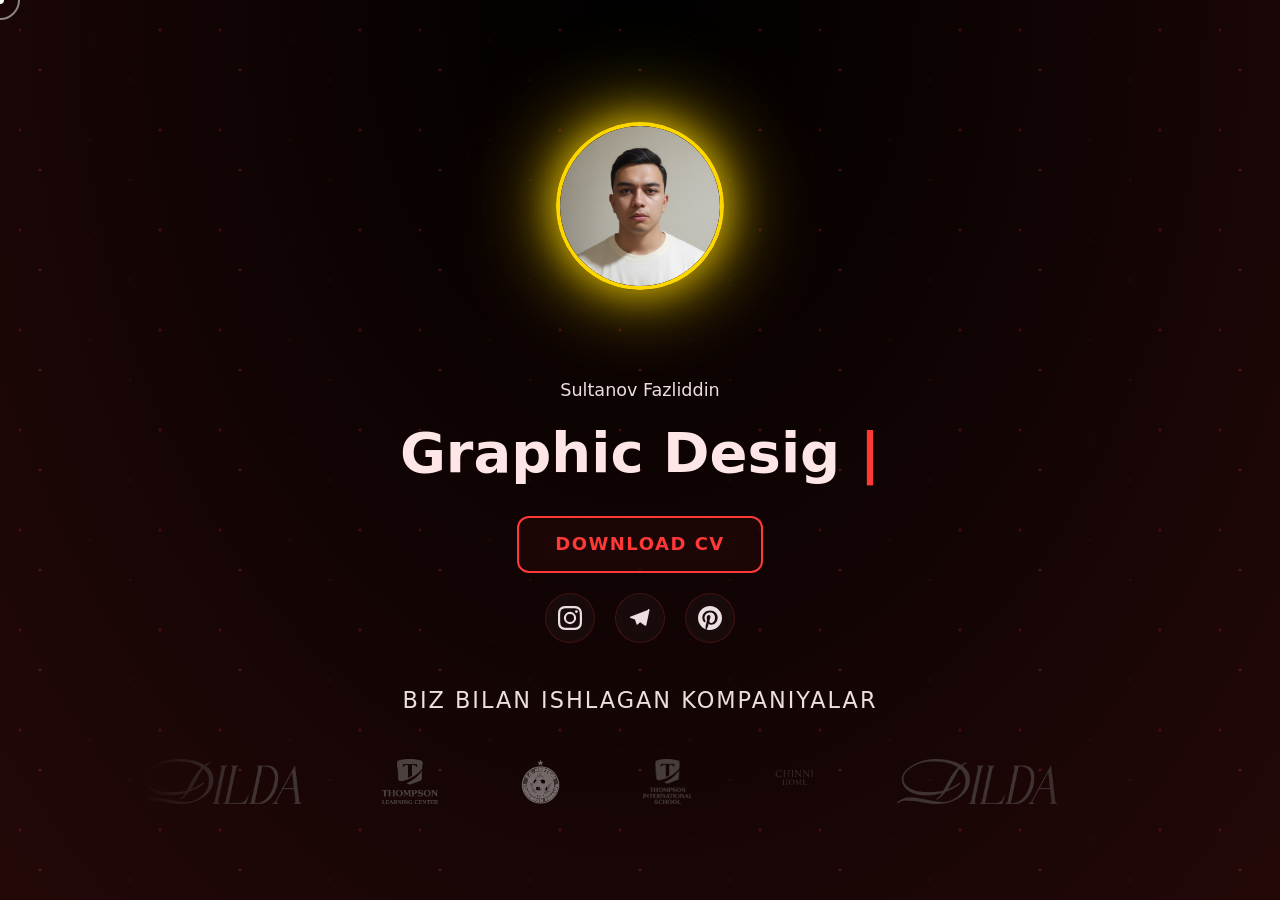
==== index.html @ 25144d8c "Initialize portfolio with premium features and choreographed animations" ====
<!DOCTYPE html>
<html lang="id">

<head>
    <meta charset="UTF-8">
    <meta name="viewport" content="width=device-width, initial-scale=1.0">
    <title>Fazliddin Sultanov</title>
    <link rel="icon" type="Image/png" href="logo.png">
    <link rel="stylesheet" href="style.css">
</head>

<body>
    <div class="cursor-dot"></div>
    <div class="cursor-outline"></div>
    <main>
        <section id="home" class="hero">
            <div class="container">
                <div class="hero-visual">
                    <div class="avatar-container">
                        <div class="sun-core">
                            <img src="Fazliddin.png" alt="Sun Image">
                        </div>
                    </div>
                </div>
                <div class="hero-content">
                    <div class="hero-text">
                        <p class="greeting">Sultanov Fazliddin</p>
                        <h1 class="hero-title">
                            <span id="typing-text">Graphic Designer</span>
                            <span class="cursor">|</span>
                        </h1>
                        <div class="hero-buttons">
                            <a href="Fazliddin Sultanov CV.docx" download class="glow-genz-button">Download CV</a>
                        </div>
                        <div class="social-links">
                            <a href="https://www.instagram.com/tdk_fazliddin/" class="social-link"
                                aria-label="Instagram" target="_blank">
                                <svg width="24" height="24" viewBox="0 0 24 24" fill="currentColor">
                                    <path
                                        d="M12 2.163c3.204 0 3.584.012 4.85.07 3.252.148 4.771 1.691 4.919 4.919.058 1.265.069 1.645.069 4.849 0 3.205-.012 3.584-.069 4.849-.149 3.225-1.664 4.771-4.919 4.919-1.266.058-1.644.07-4.85.07-3.204 0-3.584-.012-4.849-.07-3.26-.149-4.771-1.699-4.919-4.92-.058-1.265-.07-1.644-.07-4.849 0-3.204.013-3.583.07-4.849.149-3.227 1.664-4.771 4.919-4.919 1.266-.057 1.645-.069 4.849-.069zM12 0C8.741 0 8.333.014 7.053.072 2.695.272.273 2.69.073 7.052.014 8.333 0 8.741 0 12c0 3.259.014 3.668.072 4.948.2 4.358 2.618 6.78 6.98 6.98 1.281.058 1.689.072 4.948.072 3.259 0 3.668-.014 4.948-.072 4.354-.2 6.782-2.618 6.979-6.98.059-1.28.073-1.689.073-4.948 0-3.259-.014-3.667-.072-4.947-.196-4.354-2.617-6.78-6.979-6.98C15.668.014 15.259 0 12 0zm0 5.838a6.162 6.162 0 100 12.324 6.162 6.162 0 000-12.324zM12 16a4 4 0 110-8 4 4 0 010 8zm6.406-11.845a1.44 1.44 0 100 2.881 1.44 1.44 0 000-2.881z" />
                                </svg>
                            </a>
                            <a href="https://t.me/fazliddin_designs" class="social-link" aria-label="Telegram"
                                target="_blank">
                                <svg style="margin-right: 1px;" width="24" height="24" viewBox="0 0 24 24"
                                    fill="currentColor">
                                    <path
                                        d="M20.665 3.717l-17.73 6.837c-1.21.486-1.203 1.161-.222 1.462l4.552 1.42 1.589 4.826c.19.524.097.731.654.731.43 0 .621-.197.861-.43l2.308-2.242 4.803 3.548c.883.487 1.517.236 1.737-.812l3.148-14.836c.322-1.29-.489-1.874-1.332-1.493z" />
                                </svg>
                            </a>
                            <a href="https://ru.pinterest.com/fazliddin_designs/" class="social-link"
                                aria-label="Pinterest" target="_blank">
                                <svg width="24" height="24" viewBox="0 0 24 24" fill="currentColor">
                                    <path
                                        d="M12.017 0C5.396 0 .029 5.367.029 11.987c0 5.079 3.158 9.417 7.618 11.162-.105-.949-.199-2.403.041-3.439.219-.937 1.406-5.966 1.406-5.966s-.359-.72-.359-1.782c0-1.668.967-2.914 2.171-2.914 1.023 0 1.518.769 1.518 1.69 0 1.029-.655 2.568-.994 3.995-.283 1.194.599 2.169 1.777 2.169 2.133 0 3.772-2.249 3.772-5.495 0-2.873-2.064-4.882-5.012-4.882-3.414 0-5.418 2.561-5.418 5.207 0 1.031.397 2.138.893 2.738.098.119.112.224.083.345l-.333 1.36c-.053.22-.174.267-.402.16-1.499-.698-2.436-2.889-2.436-4.649 0-3.785 2.75-7.258 7.929-7.258 4.161 0 7.394 2.965 7.394 6.93 0 4.135-2.607 7.462-6.223 7.462-1.215 0-2.358-.631-2.75-1.378l-.748 2.853c-.271 1.043-1.002 2.35-1.492 3.146 1.124.347 2.317.535 3.554.535 6.607 0 11.985-5.365 11.985-11.987C24.021 5.367 18.624 0 12.017 0z" />
                                </svg>
                            </a>
                        </div>

                    </div>
                </div>


                <!-- Partners Carousel -->
                <div class="partners-wrap">
                    <h2 class="partners-title">Biz bilan ishlagan kompaniyalar</h2>
                    <div class="partners-slider">
                        <div class="partners-track">
                            <img src="carousel4.png" alt="Partner">
                            <img src="carousel1.png" alt="Partner">
                            <img src="carousel3.png" alt="Partner">
                            <img src="carousel2.png" alt="Partner">
                            <img src="carousel5.png" alt="Partner">
                            <!-- Duplicate set for seamless scrolling -->
                            <img src="carousel4.png" alt="Partner">
                            <img src="carousel1.png" alt="Partner">
                            <img src="carousel3.png" alt="Partner">
                            <img src="carousel2.png" alt="Partner">
                            <img src="carousel5.png" alt="Partner">
                        </div>
                    </div>
                </div>
            </div>
        </section>
    </main>
    <script src="script.js"></script>
</body>

</html>
---- style.css ----
:root {
  --bg-1: #240808;
  --bg-2: #000000;
  --text: #FFE6E6;
  --muted: #ecdfdf;
  --accent: #FF3838;
  --accent-2: #FF5C5C;
  --card: #3b0202;
  --card-2: #ffffff;
  --shadow: 0 10px 30px rgba(255, 56, 56, 0.15);
}

* {
  margin: 0;
  padding: 0;
  box-sizing: border-box;
}

html {
  scroll-behavior: smooth;
}

body {
  font-family: system-ui, -apple-system, 'Segoe UI', Roboto, Ubuntu, Cantarell, 'Noto Sans', sans-serif;
  background: var(--bg-1);
  color: var(--text);
  line-height: 1.6;
  overflow-x: hidden;
}

/* Background with animated stars */
body::before {
  content: '';
  position: fixed;
  top: 0;
  left: 0;
  width: 100%;
  height: 100%;
  background: radial-gradient(ellipse at top, var(--bg-2) 0%, var(--bg-1) 100%);
  z-index: -2;
}

body::after {
  content: '';
  position: fixed;
  top: 0;
  left: 0;
  width: 100%;
  height: 100%;
  background:
    radial-gradient(2px 2px at 20px 30px, var(--accent), transparent),
    radial-gradient(2px 2px at 40px 70px, var(--accent-2), transparent),
    radial-gradient(1px 1px at 90px 40px, var(--accent), transparent),
    radial-gradient(1px 1px at 130px 80px, var(--accent-2), transparent),
    radial-gradient(2px 2px at 160px 30px, var(--accent), transparent);
  background-repeat: repeat;
  background-size: 200px 100px;
  animation: stars 20s linear infinite;
  opacity: 0.3;
  z-index: -1;
}

@keyframes stars {
  from { transform: translateY(0px); }
  to { transform: translateY(-100px); }
}

.container {
  max-width: 1200px;
  margin: 0 auto;
  padding: 0 20px;
}

.hero {
  min-height: 100vh;
  display: flex;
  align-items: center;
  width: 100%;
}

.hero .container {
  display: flex;
  flex-direction: column;
  align-items: center;
  justify-content: center;
  text-align: center;
  padding: 40px 20px;
}

.hero-content {
  width: 100%;
  max-width: 800px;
}

.hero-text {
  /* Animation handled via staggered revealUp/revealLeft/revealRight classes */
}

.greeting {
  color: var(--muted);
  font-size: 1.1rem;
  margin-bottom: 15px;
}

.hero-title {
  font-size: 3.5rem;
  font-weight: 700;
  margin-bottom: 30px;
  line-height: 1.2;
}

.cursor {
  color: var(--accent);
  animation: blink 1s infinite;
}

@keyframes blink {
  0%, 50% { opacity: 1; }
  51%, 100% { opacity: 0; }
}

.hero-buttons {
  display: flex;
  gap: 20px;
  margin-bottom: 20px;
  justify-content: center;
}

.hero-visual {
  display: flex;
  justify-content: center;
}

.avatar-container {
  position: relative;
  width: 300px;
  height: 300px;
  display: flex;
  align-items: center;
  justify-content: center;
  margin-bottom: 20px;
}

/* Matahari (Sun) */
.sun-core {
  width: 168px;
  height: 168px;
  border-radius: 50%;
  position: absolute;
  top: 50%;
  left: 50%;
  transform: translate(-50%, -50%);
  border: 4px solid #FFD700;
  box-shadow:
    0 0 40px rgba(255, 215, 0, 0.8),
    0 0 80px rgba(255, 215, 0, 0.5),
    0 0 120px rgba(255, 215, 0, 0.3),
    inset 0 0 30px rgba(255, 215, 0, 0.4);
  animation: sunGlow 3s ease-in-out infinite alternate;
  cursor: pointer;
  transition: transform 0.3s ease;
  overflow: hidden;
}

.sun-core img {
  width: 100%;
  height: 100%;
  border-radius: 50%;
  object-fit: cover;
}

.sun-core:hover {
  transform: translate(-50%, -50%) scale(1.1);
}

@keyframes sunGlow {
  0% {
    box-shadow: 0 0 40px rgba(255, 215, 0, 0.8), 0 0 80px rgba(255, 215, 0, 0.5), 0 0 120px rgba(255, 215, 0, 0.3), inset 0 0 30px rgba(255, 215, 0, 0.4);
  }
  100% {
    box-shadow: 0 0 50px rgba(255, 215, 0, 1), 0 0 100px rgba(255, 215, 0, 0.7), 0 0 150px rgba(255, 215, 0, 0.4), inset 0 0 40px rgba(255, 215, 0, 0.6);
  }
}

.glow-genz-button {
  background: transparent;
  border: 2px solid var(--accent);
  border-radius: 12px;
  color: var(--accent);
  font-weight: 700;
  font-size: 18px;
  padding: 12px 36px;
  cursor: pointer;
  transition: all 0.3s ease;
  text-transform: uppercase;
  letter-spacing: 1.5px;
  font-family: inherit;
  position: relative;
  overflow: hidden;
  text-decoration: none;
  display: inline-block;
  backdrop-filter: blur(10px);
  -webkit-backdrop-filter: blur(10px);
  background: rgba(255, 56, 56, 0.05);
}

.glow-genz-button:hover {
  color: white;
  border-color: var(--accent-2);
  box-shadow: 0 0 25px rgba(255, 56, 56, 1), 0 0 50px rgba(255, 92, 92, 0.8);
  transform: scale(1.05);
}

.social-links {
  display: flex;
  gap: 20px;
  justify-content: center;
}

.social-link {
  color: var(--muted);
  transition: all 0.4s cubic-bezier(0.4, 0, 0.2, 1);
  padding: 12px;
  border-radius: 50%;
  background: rgba(255, 255, 255, 0.03);
  border: 1px solid rgba(255, 56, 56, 0.2);
  display: flex;
  align-items: center;
  justify-content: center;
  width: 50px;
  height: 50px;
  backdrop-filter: blur(10px);
  -webkit-backdrop-filter: blur(10px);
  animation: heartbeat 3s infinite ease-in-out;
}

@keyframes heartbeat {
  0% { transform: scale(1); box-shadow: 0 0 0 rgba(255, 56, 56, 0); }
  15% { transform: scale(1.15); box-shadow: 0 0 15px rgba(255, 56, 56, 0.3); }
  30% { transform: scale(1); box-shadow: 0 0 0 rgba(255, 56, 56, 0); }
  45% { transform: scale(1.15); box-shadow: 0 0 15px rgba(255, 56, 56, 0.3); }
  100% { transform: scale(1); box-shadow: 0 0 0 rgba(255, 56, 56, 0); }
}

.social-link:hover {
  color: var(--accent);
  transform: scale(1.2) translateY(-2px);
  box-shadow: 0 5px 15px rgba(255, 56, 56, 0.4);
  background: rgba(255, 56, 56, 0.1);
  animation-play-state: paused;
}

/* Partners Carousel Wrap */
.partners-wrap {
  width: 100%;
  max-width: 1000px;
  padding: 40px 0 20px;
  background: transparent;
  overflow: hidden;
  perspective: 1000px;
  position: relative;
}

.partners-wrap::after {
  content: '';
  position: absolute;
  top: 50%;
  left: 50%;
  width: 80%;
  height: 1px;
  background: radial-gradient(circle, var(--accent) 0%, transparent 70%);
  transform: translate(-50%, -50%);
  opacity: 0.2;
  filter: blur(20px);
  z-index: -1;
  animation: glowPulse 4s infinite ease-in-out;
}

@keyframes glowPulse {
  0%, 100% { opacity: 0.1; transform: translate(-50%, -50%) scale(1); }
  50% { opacity: 0.3; transform: translate(-50%, -50%) scale(1.2); }
}

.partners-title {
  text-align: center;
  font-size: 1.4rem;
  color: var(--muted);
  margin-bottom: 20px;
  font-weight: 500;
  letter-spacing: 2px;
  text-transform: uppercase;
}

.partners-slider {
  position: relative;
  width: 100%;
  padding: 20px 0;
  mask-image: linear-gradient(to right, transparent, black 10%, black 90%, transparent);
  -webkit-mask-image: linear-gradient(to right, transparent, black 10%, black 90%, transparent);
}

.partners-track {
  display: flex;
  gap: 80px;
  width: max-content;
  animation: scroll 20s linear infinite;
  align-items: center;
}

.partners-track img {
  height: 45px;
  width: auto;
  filter: grayscale(1) brightness(2);
  opacity: 0.4;
  transition: all 0.4s cubic-bezier(0.4, 0, 0.2, 1);
}

.partners-track:hover {
  animation-play-state: paused;
}

.partners-track img:hover {
  filter: grayscale(0) brightness(1);
  opacity: 1;
  transform: scale(1.15);
}

@keyframes scroll {
  0% { transform: translateX(0); }
  100% { transform: translateX(-50%); }
}

/* Custom Cursor */
.cursor-dot, 
.cursor-outline {
  position: fixed;
  top: 0;
  left: 0;
  transform: translate(-50%, -50%);
  border-radius: 50%;
  z-index: 9999;
  pointer-events: none;
  transition: opacity 0.3s ease-in-out;
}

.cursor-dot {
  width: 8px;
  height: 8px;
  background-color: white;
}

.cursor-outline {
  width: 40px;
  height: 40px;
  border: 2px solid rgba(255, 255, 255, 0.5);
  transition: all 0.2s ease-out;
}

/* Hover state for custom cursor */
.cursor-active {
  transform: translate(-50%, -50%) scale(1.5);
  background-color: rgba(255, 255, 255, 0.1);
  border-color: white;
}

/* Media Queries */
@media (max-width: 1024px) {
  .hero-content {
    grid-template-columns: 1fr;
    gap: 50px;
    text-align: center;
  }
  .hero-title { font-size: 3rem; }
}

@media (max-width: 768px) {
  .hero-title { font-size: 2.5rem; }
  .hero-buttons { flex-direction: column; align-items: center; }
  .avatar-container { width: 350px; height: 350px; }
  .sun-core { width: 80px; height: 80px; }
  .partners-track { gap: 40px; }
  .partners-track img { height: 35px; }
  .partners-title { font-size: 1.2rem; }
  .cursor-dot, .cursor-outline { display: none; }
}



@media (max-width: 640px) {
  .greeting { font-size: 1rem; margin-top: 1rem; margin-bottom: 0.5rem; }
  .hero-title { font-size: 2rem; }
  .avatar-container { width: 150px; height: 150px; margin-bottom: 1rem; }
  .sun-core { width: 120px; height: 120px; }
  .social-links { justify-content: center; }
  .partners-wrap { width: 320px; max-width: 1000px; padding: 25px 0 20px; }
}

/* Entrance Animations */
.hero-visual { opacity: 0; animation: revealDown 1.2s cubic-bezier(0.2, 0.8, 0.2, 1) forwards; animation-delay: 0.1s; }
.greeting { opacity: 0; animation: revealLeft 1s cubic-bezier(0.2, 0.8, 0.2, 1) forwards; animation-delay: 0.3s; }
.hero-title { opacity: 0; animation: revealRight 1s cubic-bezier(0.2, 0.8, 0.2, 1) forwards; animation-delay: 0.5s; }
.hero-buttons { opacity: 0; animation: revealUp 1s cubic-bezier(0.2, 0.8, 0.2, 1) forwards; animation-delay: 0.7s; }
.social-links { opacity: 0; animation: revealUp 1s cubic-bezier(0.2, 0.8, 0.2, 1) forwards; animation-delay: 0.9s; }
.partners-wrap { opacity: 0; animation: revealUp 1s cubic-bezier(0.2, 0.8, 0.2, 1) forwards; animation-delay: 1.1s; }

@keyframes revealUp {
  from { opacity: 0; transform: translateY(30px); }
  to { opacity: 1; transform: translateY(0); }
}

@keyframes revealDown {
  from { opacity: 0; transform: translateY(-50px); }
  to { opacity: 1; transform: translateY(0); }
}

@keyframes revealLeft {
  from { opacity: 0; transform: translateX(-50px); }
  to { opacity: 1; transform: translateX(0); }
}

@keyframes revealRight {
  from { opacity: 0; transform: translateX(50px); }
  to { opacity: 1; transform: translateX(0); }
}
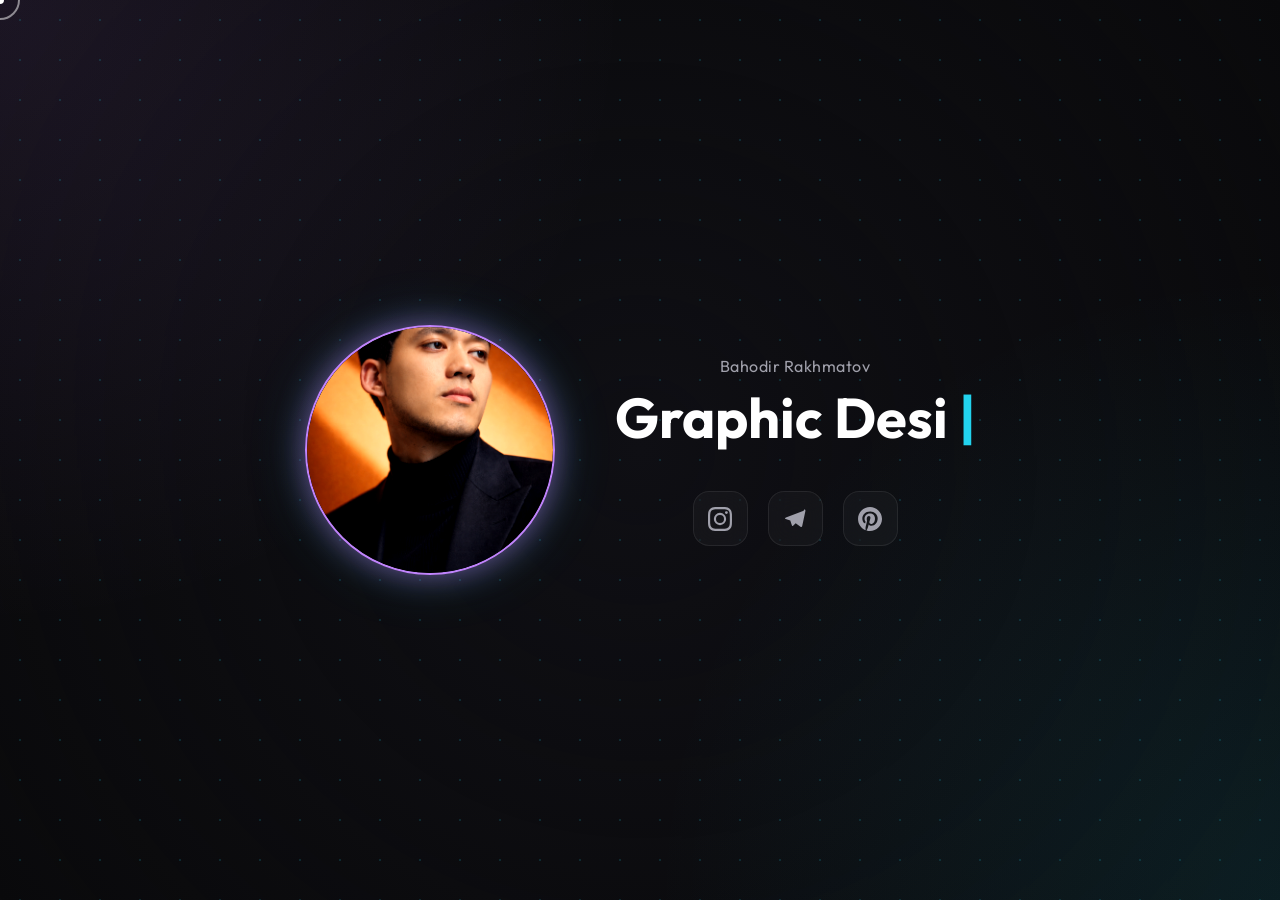
==== commit 1cf6f26d: "Initial commit - Premium Portfolio Redesign" ====
--- a/index.html
+++ b/index.html
@@ -4,8 +4,11 @@
 <head>
     <meta charset="UTF-8">
     <meta name="viewport" content="width=device-width, initial-scale=1.0">
-    <title>Fazliddin Sultanov</title>
+    <title>Bahodir Rakhmatov</title>
     <link rel="icon" type="Image/png" href="logo.png">
+    <link rel="preconnect" href="https://fonts.googleapis.com">
+    <link rel="preconnect" href="https://fonts.gstatic.com" crossorigin>
+    <link href="https://fonts.googleapis.com/css2?family=Outfit:wght@100..900&display=swap" rel="stylesheet">
     <link rel="stylesheet" href="style.css">
 </head>
 
@@ -18,65 +21,43 @@
                 <div class="hero-visual">
                     <div class="avatar-container">
                         <div class="sun-core">
-                            <img src="Fazliddin.png" alt="Sun Image">
+                            <img src="b4432860-faaa-4a88-a0ef-24abddbaee29.png" alt="Sun Image">
                         </div>
                     </div>
                 </div>
                 <div class="hero-content">
-                    <div class="hero-text">
-                        <p class="greeting">Sultanov Fazliddin</p>
-                        <h1 class="hero-title">
-                            <span id="typing-text">Graphic Designer</span>
-                            <span class="cursor">|</span>
-                        </h1>
-                        <div class="hero-buttons">
-                            <a href="Fazliddin Sultanov CV.docx" download class="glow-genz-button">Download CV</a>
-                        </div>
-                        <div class="social-links">
-                            <a href="https://www.instagram.com/tdk_fazliddin/" class="social-link"
-                                aria-label="Instagram" target="_blank">
-                                <svg width="24" height="24" viewBox="0 0 24 24" fill="currentColor">
-                                    <path
-                                        d="M12 2.163c3.204 0 3.584.012 4.85.07 3.252.148 4.771 1.691 4.919 4.919.058 1.265.069 1.645.069 4.849 0 3.205-.012 3.584-.069 4.849-.149 3.225-1.664 4.771-4.919 4.919-1.266.058-1.644.07-4.85.07-3.204 0-3.584-.012-4.849-.07-3.26-.149-4.771-1.699-4.919-4.92-.058-1.265-.07-1.644-.07-4.849 0-3.204.013-3.583.07-4.849.149-3.227 1.664-4.771 4.919-4.919 1.266-.057 1.645-.069 4.849-.069zM12 0C8.741 0 8.333.014 7.053.072 2.695.272.273 2.69.073 7.052.014 8.333 0 8.741 0 12c0 3.259.014 3.668.072 4.948.2 4.358 2.618 6.78 6.98 6.98 1.281.058 1.689.072 4.948.072 3.259 0 3.668-.014 4.948-.072 4.354-.2 6.782-2.618 6.979-6.98.059-1.28.073-1.689.073-4.948 0-3.259-.014-3.667-.072-4.947-.196-4.354-2.617-6.78-6.979-6.98C15.668.014 15.259 0 12 0zm0 5.838a6.162 6.162 0 100 12.324 6.162 6.162 0 000-12.324zM12 16a4 4 0 110-8 4 4 0 010 8zm6.406-11.845a1.44 1.44 0 100 2.881 1.44 1.44 0 000-2.881z" />
-                                </svg>
-                            </a>
-                            <a href="https://t.me/fazliddin_designs" class="social-link" aria-label="Telegram"
-                                target="_blank">
-                                <svg style="margin-right: 1px;" width="24" height="24" viewBox="0 0 24 24"
-                                    fill="currentColor">
-                                    <path
-                                        d="M20.665 3.717l-17.73 6.837c-1.21.486-1.203 1.161-.222 1.462l4.552 1.42 1.589 4.826c.19.524.097.731.654.731.43 0 .621-.197.861-.43l2.308-2.242 4.803 3.548c.883.487 1.517.236 1.737-.812l3.148-14.836c.322-1.29-.489-1.874-1.332-1.493z" />
-                                </svg>
-                            </a>
-                            <a href="https://ru.pinterest.com/fazliddin_designs/" class="social-link"
-                                aria-label="Pinterest" target="_blank">
-                                <svg width="24" height="24" viewBox="0 0 24 24" fill="currentColor">
-                                    <path
-                                        d="M12.017 0C5.396 0 .029 5.367.029 11.987c0 5.079 3.158 9.417 7.618 11.162-.105-.949-.199-2.403.041-3.439.219-.937 1.406-5.966 1.406-5.966s-.359-.72-.359-1.782c0-1.668.967-2.914 2.171-2.914 1.023 0 1.518.769 1.518 1.69 0 1.029-.655 2.568-.994 3.995-.283 1.194.599 2.169 1.777 2.169 2.133 0 3.772-2.249 3.772-5.495 0-2.873-2.064-4.882-5.012-4.882-3.414 0-5.418 2.561-5.418 5.207 0 1.031.397 2.138.893 2.738.098.119.112.224.083.345l-.333 1.36c-.053.22-.174.267-.402.16-1.499-.698-2.436-2.889-2.436-4.649 0-3.785 2.75-7.258 7.929-7.258 4.161 0 7.394 2.965 7.394 6.93 0 4.135-2.607 7.462-6.223 7.462-1.215 0-2.358-.631-2.75-1.378l-.748 2.853c-.271 1.043-1.002 2.35-1.492 3.146 1.124.347 2.317.535 3.554.535 6.607 0 11.985-5.365 11.985-11.987C24.021 5.367 18.624 0 12.017 0z" />
-                                </svg>
-                            </a>
-                        </div>
+                    <div class="float-wrapper">
+                        <div class="main-info">
+                            <p class="greeting">Bahodir Rakhmatov</p>
+                            <h1 class="hero-title">
+                                <span id="typing-text">Graphic Designer</span>
+                                <span class="cursor">|</span>
+                            </h1>
 
-                    </div>
-                </div>
-
-
-                <!-- Partners Carousel -->
-                <div class="partners-wrap">
-                    <h2 class="partners-title">Biz bilan ishlagan kompaniyalar</h2>
-                    <div class="partners-slider">
-                        <div class="partners-track">
-                            <img src="carousel4.png" alt="Partner">
-                            <img src="carousel1.png" alt="Partner">
-                            <img src="carousel3.png" alt="Partner">
-                            <img src="carousel2.png" alt="Partner">
-                            <img src="carousel5.png" alt="Partner">
-                            <!-- Duplicate set for seamless scrolling -->
-                            <img src="carousel4.png" alt="Partner">
-                            <img src="carousel1.png" alt="Partner">
-                            <img src="carousel3.png" alt="Partner">
-                            <img src="carousel2.png" alt="Partner">
-                            <img src="carousel5.png" alt="Partner">
+                            <div class="social-links">
+                                <a href="https://www.instagram.com/im_rakhmatov?igsh=Y3praDYzbTF2cjY3&utm_source=qr"
+                                    class="social-link" aria-label="Instagram" target="_blank">
+                                    <svg width="24" height="24" viewBox="0 0 24 24" fill="currentColor">
+                                        <path
+                                            d="M12 2.163c3.204 0 3.584.012 4.85.07 3.252.148 4.771 1.691 4.919 4.919.058 1.265.069 1.645.069 4.849 0 3.205-.012 3.584-.069 4.849-.149 3.225-1.664 4.771-4.919 4.919-1.266.058-1.644.07-4.85.07-3.204 0-3.584-.012-4.849-.07-3.26-.149-4.771-1.699-4.919-4.92-.058-1.265-.07-1.644-.07-4.849 0-3.204.013-3.583.07-4.849.149-3.227 1.664-4.771 4.919-4.919 1.266-.057 1.645-.069 4.849-.069zM12 0C8.741 0 8.333.014 7.053.072 2.695.272.273 2.69.073 7.052.014 8.333 0 8.741 0 12c0 3.259.014 3.668.072 4.948.2 4.358 2.618 6.78 6.98 6.98 1.281.058 1.689.072 4.948.072 3.259 0 3.668-.014 4.948-.072 4.354-.2 6.782-2.618 6.979-6.98.059-1.28.073-1.689.073-4.948 0-3.259-.014-3.667-.072-4.947-.196-4.354-2.617-6.78-6.979-6.98C15.668.014 15.259 0 12 0zm0 5.838a6.162 6.162 0 100 12.324 6.162 6.162 0 000-12.324zM12 16a4 4 0 110-8 4 4 0 010 8zm6.406-11.845a1.44 1.44 0 100 2.881 1.44 1.44 0 000-2.881z" />
+                                    </svg>
+                                </a>
+                                <a href="https://t.me/bakhodir_designs" class="social-link" aria-label="Telegram"
+                                    target="_blank">
+                                    <svg style="margin-right: 1px;" width="24" height="24" viewBox="0 0 24 24"
+                                        fill="currentColor">
+                                        <path
+                                            d="M20.665 3.717l-17.73 6.837c-1.21.486-1.203 1.161-.222 1.462l4.552 1.42 1.589 4.826c.19.524.097.731.654.731.43 0 .621-.197.861-.43l2.308-2.242 4.803 3.548c.883.487 1.517.236 1.737-.812l3.148-14.836c.322-1.29-.489-1.874-1.332-1.493z" />
+                                    </svg>
+                                </a>
+                                <a href="https://www.pinterest.com/bakhodir_designs/" class="social-link"
+                                    aria-label="Pinterest" target="_blank">
+                                    <svg width="24" height="24" viewBox="0 0 24 24" fill="currentColor">
+                                        <path
+                                            d="M12.017 0C5.396 0 .029 5.367.029 11.987c0 5.079 3.158 9.417 7.618 11.162-.105-.949-.199-2.403.041-3.439.219-.937 1.406-5.966 1.406-5.966s-.359-.72-.359-1.782c0-1.668.967-2.914 2.171-2.914 1.023 0 1.518.769 1.518 1.69 0 1.029-.655 2.568-.994 3.995-.283 1.194.599 2.169 1.777 2.169 2.133 0 3.772-2.249 3.772-5.495 0-2.873-2.064-4.882-5.012-4.882-3.414 0-5.418 2.561-5.418 5.207 0 1.031.397 2.138.893 2.738.098.119.112.224.083.345l-.333 1.36c-.053.22-.174.267-.402.16-1.499-.698-2.436-2.889-2.436-4.649 0-3.785 2.75-7.258 7.929-7.258 4.161 0 7.394 2.965 7.394 6.93 0 4.135-2.607 7.462-6.223 7.462-1.215 0-2.358-.631-2.75-1.378l-.748 2.853c-.271 1.043-1.002 2.35-1.492 3.146 1.124.347 2.317.535 3.554.535 6.607 0 11.985-5.365 11.985-11.987C24.021 5.367 18.624 0 12.017 0z" />
+                                    </svg>
+                                </a>
+                            </div>
                         </div>
                     </div>
                 </div>
--- a/style.css
+++ b/style.css
@@ -1,13 +1,13 @@
 :root {
-  --bg-1: #240808;
-  --bg-2: #000000;
-  --text: #FFE6E6;
-  --muted: #ecdfdf;
-  --accent: #FF3838;
-  --accent-2: #FF5C5C;
-  --card: #3b0202;
-  --card-2: #ffffff;
-  --shadow: 0 10px 30px rgba(255, 56, 56, 0.15);
+  --bg-dark: #0a0a0c;
+  --bg-card: rgba(255, 255, 255, 0.03);
+  --text-primary: #ffffff;
+  --text-secondary: #a0a0ab;
+  --accent-1: #c084fc; /* Violet */
+  --accent-2: #22d3ee; /* Cyan */
+  --accent-glow: rgba(192, 132, 252, 0.5);
+  --glass-border: rgba(255, 255, 255, 0.08);
+  --font-main: 'Outfit', sans-serif;
 }
 
 * {
@@ -21,14 +21,18 @@
 }
 
 body {
-  font-family: system-ui, -apple-system, 'Segoe UI', Roboto, Ubuntu, Cantarell, 'Noto Sans', sans-serif;
-  background: var(--bg-1);
-  color: var(--text);
+  font-family: var(--font-main);
+  background: var(--bg-dark);
+  color: var(--text-primary);
   line-height: 1.6;
   overflow-x: hidden;
-}
-
-/* Background with animated stars */
+  min-height: 100dvh;
+  padding: env(safe-area-inset-top) env(safe-area-inset-right) env(safe-area-inset-bottom) env(safe-area-inset-left);
+}
+
+
+
+/* Animated Mesh Gradient + Dot Grid */
 body::before {
   content: '';
   position: fixed;
@@ -36,7 +40,10 @@
   left: 0;
   width: 100%;
   height: 100%;
-  background: radial-gradient(ellipse at top, var(--bg-2) 0%, var(--bg-1) 100%);
+  background: 
+    radial-gradient(circle at 0% 0%, rgba(192, 132, 252, 0.1) 0%, transparent 40%),
+    radial-gradient(circle at 100% 100%, rgba(34, 211, 238, 0.1) 0%, transparent 40%),
+    radial-gradient(circle at 50% 50%, rgba(15, 15, 20, 1) 0%, transparent 100%);
   z-index: -2;
 }
 
@@ -47,16 +54,10 @@
   left: 0;
   width: 100%;
   height: 100%;
-  background:
-    radial-gradient(2px 2px at 20px 30px, var(--accent), transparent),
-    radial-gradient(2px 2px at 40px 70px, var(--accent-2), transparent),
-    radial-gradient(1px 1px at 90px 40px, var(--accent), transparent),
-    radial-gradient(1px 1px at 130px 80px, var(--accent-2), transparent),
-    radial-gradient(2px 2px at 160px 30px, var(--accent), transparent);
-  background-repeat: repeat;
-  background-size: 200px 100px;
-  animation: stars 20s linear infinite;
-  opacity: 0.3;
+  background-image: radial-gradient(var(--accent-2) 1px, transparent 1px);
+  background-size: 40px 40px;
+  opacity: 0.15;
+  pointer-events: none;
   z-index: -1;
 }
 
@@ -72,46 +73,70 @@
 }
 
 .hero {
-  min-height: 100vh;
-  display: flex;
-  align-items: center;
-  width: 100%;
+  min-height: 100dvh;
+  display: flex;
+  align-items: center;
+  justify-content: center;
+  position: relative;
+  overflow: hidden;
+  padding: 0;
 }
 
 .hero .container {
   display: flex;
+  flex-direction: row;
+  align-items: center;
+  justify-content: center;
+  gap: 60px;
+}
+
+.hero-content {
+  width: 100%;
+  max-width: 800px;
+  position: relative;
+  z-index: 1; /* Lower z-index */
+}
+
+.main-info {
+  display: flex;
   flex-direction: column;
   align-items: center;
-  justify-content: center;
   text-align: center;
-  padding: 40px 20px;
-}
-
-.hero-content {
-  width: 100%;
-  max-width: 800px;
-}
-
-.hero-text {
-  /* Animation handled via staggered revealUp/revealLeft/revealRight classes */
+  position: relative;
+  width: 100%;
+}
+
+.float-wrapper {
+  width: 100%;
+}
+
+@keyframes float {
+  0%, 100% { transform: translateY(0); }
+  50% { transform: translateY(-10px); }
 }
 
 .greeting {
-  color: var(--muted);
-  font-size: 1.1rem;
-  margin-bottom: 15px;
+  color: var(--text-secondary);
+  font-size: 1rem;
+  margin-bottom: 5px;
+  font-weight: 400;
+  letter-spacing: 0.5px;
 }
 
 .hero-title {
-  font-size: 3.5rem;
+  font-size: clamp(2rem, 10vw, 3.5rem);
   font-weight: 700;
-  margin-bottom: 30px;
+  margin-bottom: 40px;
   line-height: 1.2;
+  color: var(--text-primary);
+  background: none;
+  -webkit-text-fill-color: initial;
 }
 
 .cursor {
-  color: var(--accent);
+  color: var(--accent-2);
   animation: blink 1s infinite;
+  -webkit-text-fill-color: var(--accent-2);
 }
 
 @keyframes blink {
@@ -119,46 +144,38 @@
   51%, 100% { opacity: 0; }
 }
 
-.hero-buttons {
-  display: flex;
-  gap: 20px;
-  margin-bottom: 20px;
-  justify-content: center;
-}
+
 
 .hero-visual {
   display: flex;
   justify-content: center;
+  position: relative;
+  z-index: 10; /* Higher z-index to stay on top of the card */
 }
 
 .avatar-container {
   position: relative;
-  width: 300px;
-  height: 300px;
-  display: flex;
-  align-items: center;
-  justify-content: center;
-  margin-bottom: 20px;
-}
-
-/* Matahari (Sun) */
+  width: 250px;
+  height: 250px;
+  display: flex;
+  align-items: center;
+  justify-content: center;
+  z-index: 20; /* Ensure avatar is ABOVE the card blur */
+}
+
+/* Cyber Sun Avatar */
 .sun-core {
-  width: 168px;
-  height: 168px;
+  width: 250px;
+  height: 250px;
   border-radius: 50%;
-  position: absolute;
-  top: 50%;
-  left: 50%;
-  transform: translate(-50%, -50%);
-  border: 4px solid #FFD700;
+  position: relative; /* Remove absolute for desktop row layout */
+  border: 2px solid var(--accent-1);
   box-shadow:
-    0 0 40px rgba(255, 215, 0, 0.8),
-    0 0 80px rgba(255, 215, 0, 0.5),
-    0 0 120px rgba(255, 215, 0, 0.3),
-    inset 0 0 30px rgba(255, 215, 0, 0.4);
-  animation: sunGlow 3s ease-in-out infinite alternate;
+    0 0 30px var(--accent-glow),
+    0 0 60px rgba(34, 211, 238, 0.2);
+  animation: sunGlow 4s ease-in-out infinite alternate;
   cursor: pointer;
-  transition: transform 0.3s ease;
+  transition: all 0.5s cubic-bezier(0.4, 0, 0.2, 1);
   overflow: hidden;
 }
 
@@ -167,168 +184,60 @@
   height: 100%;
   border-radius: 50%;
   object-fit: cover;
+  filter: contrast(1.1) brightness(1.1);
 }
 
 .sun-core:hover {
-  transform: translate(-50%, -50%) scale(1.1);
+  transform: translate(-50%, -50%) scale(1.05);
+  box-shadow:
+    0 0 50px var(--accent-1),
+    0 0 100px var(--accent-2);
+  border-color: var(--accent-2);
 }
 
 @keyframes sunGlow {
-  0% {
-    box-shadow: 0 0 40px rgba(255, 215, 0, 0.8), 0 0 80px rgba(255, 215, 0, 0.5), 0 0 120px rgba(255, 215, 0, 0.3), inset 0 0 30px rgba(255, 215, 0, 0.4);
-  }
-  100% {
-    box-shadow: 0 0 50px rgba(255, 215, 0, 1), 0 0 100px rgba(255, 215, 0, 0.7), 0 0 150px rgba(255, 215, 0, 0.4), inset 0 0 40px rgba(255, 215, 0, 0.6);
-  }
-}
-
-.glow-genz-button {
-  background: transparent;
-  border: 2px solid var(--accent);
-  border-radius: 12px;
-  color: var(--accent);
-  font-weight: 700;
-  font-size: 18px;
-  padding: 12px 36px;
-  cursor: pointer;
-  transition: all 0.3s ease;
-  text-transform: uppercase;
-  letter-spacing: 1.5px;
-  font-family: inherit;
-  position: relative;
-  overflow: hidden;
-  text-decoration: none;
-  display: inline-block;
-  backdrop-filter: blur(10px);
-  -webkit-backdrop-filter: blur(10px);
-  background: rgba(255, 56, 56, 0.05);
-}
-
-.glow-genz-button:hover {
-  color: white;
-  border-color: var(--accent-2);
-  box-shadow: 0 0 25px rgba(255, 56, 56, 1), 0 0 50px rgba(255, 92, 92, 0.8);
-  transform: scale(1.05);
-}
+  0% { transform: scale(1); filter: hue-rotate(0deg); }
+  100% { transform: scale(1.02); filter: hue-rotate(15deg); }
+}
+
+
 
 .social-links {
   display: flex;
   gap: 20px;
-  justify-content: center;
+  justify-content: flex-start;
 }
 
 .social-link {
-  color: var(--muted);
+  color: var(--text-secondary);
   transition: all 0.4s cubic-bezier(0.4, 0, 0.2, 1);
   padding: 12px;
-  border-radius: 50%;
-  background: rgba(255, 255, 255, 0.03);
-  border: 1px solid rgba(255, 56, 56, 0.2);
-  display: flex;
-  align-items: center;
-  justify-content: center;
-  width: 50px;
-  height: 50px;
-  backdrop-filter: blur(10px);
-  -webkit-backdrop-filter: blur(10px);
-  animation: heartbeat 3s infinite ease-in-out;
-}
-
-@keyframes heartbeat {
-  0% { transform: scale(1); box-shadow: 0 0 0 rgba(255, 56, 56, 0); }
-  15% { transform: scale(1.15); box-shadow: 0 0 15px rgba(255, 56, 56, 0.3); }
-  30% { transform: scale(1); box-shadow: 0 0 0 rgba(255, 56, 56, 0); }
-  45% { transform: scale(1.15); box-shadow: 0 0 15px rgba(255, 56, 56, 0.3); }
-  100% { transform: scale(1); box-shadow: 0 0 0 rgba(255, 56, 56, 0); }
+  border-radius: 16px;
+  background: var(--bg-card);
+  border: 1px solid var(--glass-border);
+  display: flex;
+  align-items: center;
+  justify-content: center;
+  width: 55px;
+  height: 55px;
+  backdrop-filter: blur(12px);
+  -webkit-backdrop-filter: blur(12px);
 }
 
 .social-link:hover {
-  color: var(--accent);
-  transform: scale(1.2) translateY(-2px);
-  box-shadow: 0 5px 15px rgba(255, 56, 56, 0.4);
-  background: rgba(255, 56, 56, 0.1);
-  animation-play-state: paused;
-}
-
-/* Partners Carousel Wrap */
-.partners-wrap {
-  width: 100%;
-  max-width: 1000px;
-  padding: 40px 0 20px;
-  background: transparent;
-  overflow: hidden;
-  perspective: 1000px;
-  position: relative;
-}
-
-.partners-wrap::after {
-  content: '';
-  position: absolute;
-  top: 50%;
-  left: 50%;
-  width: 80%;
-  height: 1px;
-  background: radial-gradient(circle, var(--accent) 0%, transparent 70%);
-  transform: translate(-50%, -50%);
-  opacity: 0.2;
-  filter: blur(20px);
-  z-index: -1;
-  animation: glowPulse 4s infinite ease-in-out;
-}
-
-@keyframes glowPulse {
-  0%, 100% { opacity: 0.1; transform: translate(-50%, -50%) scale(1); }
-  50% { opacity: 0.3; transform: translate(-50%, -50%) scale(1.2); }
-}
-
-.partners-title {
-  text-align: center;
-  font-size: 1.4rem;
-  color: var(--muted);
-  margin-bottom: 20px;
-  font-weight: 500;
-  letter-spacing: 2px;
-  text-transform: uppercase;
-}
-
-.partners-slider {
-  position: relative;
-  width: 100%;
-  padding: 20px 0;
-  mask-image: linear-gradient(to right, transparent, black 10%, black 90%, transparent);
-  -webkit-mask-image: linear-gradient(to right, transparent, black 10%, black 90%, transparent);
-}
-
-.partners-track {
-  display: flex;
-  gap: 80px;
-  width: max-content;
-  animation: scroll 20s linear infinite;
-  align-items: center;
-}
-
-.partners-track img {
-  height: 45px;
-  width: auto;
-  filter: grayscale(1) brightness(2);
-  opacity: 0.4;
-  transition: all 0.4s cubic-bezier(0.4, 0, 0.2, 1);
-}
-
-.partners-track:hover {
-  animation-play-state: paused;
-}
-
-.partners-track img:hover {
-  filter: grayscale(0) brightness(1);
-  opacity: 1;
-  transform: scale(1.15);
-}
-
-@keyframes scroll {
-  0% { transform: translateX(0); }
-  100% { transform: translateX(-50%); }
-}
+  color: var(--accent-2);
+  transform: translateY(-5px);
+  border-color: var(--accent-2);
+  box-shadow: 0 10px 20px rgba(34, 211, 238, 0.15);
+  background: rgba(34, 211, 238, 0.05);
+}
+
+.social-link:active {
+  transform: scale(0.95);
+  transition: 0.1s;
+}
+
+
 
 /* Custom Cursor */
 .cursor-dot, 
@@ -356,6 +265,12 @@
   transition: all 0.2s ease-out;
 }
 
+@media (max-width: 1024px) {
+  .cursor-dot, .cursor-outline {
+    display: none !important;
+  }
+}
+
 /* Hover state for custom cursor */
 .cursor-active {
   transform: translate(-50%, -50%) scale(1.5);
@@ -365,43 +280,50 @@
 
 /* Media Queries */
 @media (max-width: 1024px) {
-  .hero-content {
-    grid-template-columns: 1fr;
-    gap: 50px;
+  .hero .container {
+    flex-direction: column;
+    gap: 15px;
+    padding: 20px;
+    align-items: center;
+    justify-content: center;
+  }
+  .main-info {
+    align-items: center;
     text-align: center;
   }
-  .hero-title { font-size: 3rem; }
-}
-
-@media (max-width: 768px) {
-  .hero-title { font-size: 2.5rem; }
-  .hero-buttons { flex-direction: column; align-items: center; }
-  .avatar-container { width: 350px; height: 350px; }
-  .sun-core { width: 80px; height: 80px; }
-  .partners-track { gap: 40px; }
-  .partners-track img { height: 35px; }
-  .partners-title { font-size: 1.2rem; }
-  .cursor-dot, .cursor-outline { display: none; }
-}
-
-
+  .avatar-container {
+    width: 150px;
+    height: 150px;
+    margin-bottom: 10px;
+  }
+  .sun-core {
+    width: 150px;
+    height: 150px;
+    box-shadow: 0 0 40px var(--accent-glow);
+  }
+  .hero-title {
+    font-size: 2.2rem;
+    margin-bottom: 30px;
+  }
+  .social-links {
+    justify-content: center;
+    gap: 20px;
+  }
+}
 
 @media (max-width: 640px) {
-  .greeting { font-size: 1rem; margin-top: 1rem; margin-bottom: 0.5rem; }
-  .hero-title { font-size: 2rem; }
-  .avatar-container { width: 150px; height: 150px; margin-bottom: 1rem; }
-  .sun-core { width: 120px; height: 120px; }
-  .social-links { justify-content: center; }
-  .partners-wrap { width: 320px; max-width: 1000px; padding: 25px 0 20px; }
+  .hero .container { gap: 15px; }
+  .hero-title { font-size: 1.6rem; }
+  .avatar-container, .sun-core { width: 110px; height: 110px; }
+  .main-info { padding: 0; }
 }
 
 /* Entrance Animations */
 .hero-visual { opacity: 0; animation: revealDown 1.2s cubic-bezier(0.2, 0.8, 0.2, 1) forwards; animation-delay: 0.1s; }
 .greeting { opacity: 0; animation: revealLeft 1s cubic-bezier(0.2, 0.8, 0.2, 1) forwards; animation-delay: 0.3s; }
 .hero-title { opacity: 0; animation: revealRight 1s cubic-bezier(0.2, 0.8, 0.2, 1) forwards; animation-delay: 0.5s; }
-.hero-buttons { opacity: 0; animation: revealUp 1s cubic-bezier(0.2, 0.8, 0.2, 1) forwards; animation-delay: 0.7s; }
-.social-links { opacity: 0; animation: revealUp 1s cubic-bezier(0.2, 0.8, 0.2, 1) forwards; animation-delay: 0.9s; }
-.partners-wrap { opacity: 0; animation: revealUp 1s cubic-bezier(0.2, 0.8, 0.2, 1) forwards; animation-delay: 1.1s; }
+.social-links { opacity: 0; animation: revealUp 1s cubic-bezier(0.2, 0.8, 0.2, 1) forwards; animation-delay: 0.7s; }
+
 
 @keyframes revealUp {
   from { opacity: 0; transform: translateY(30px); }
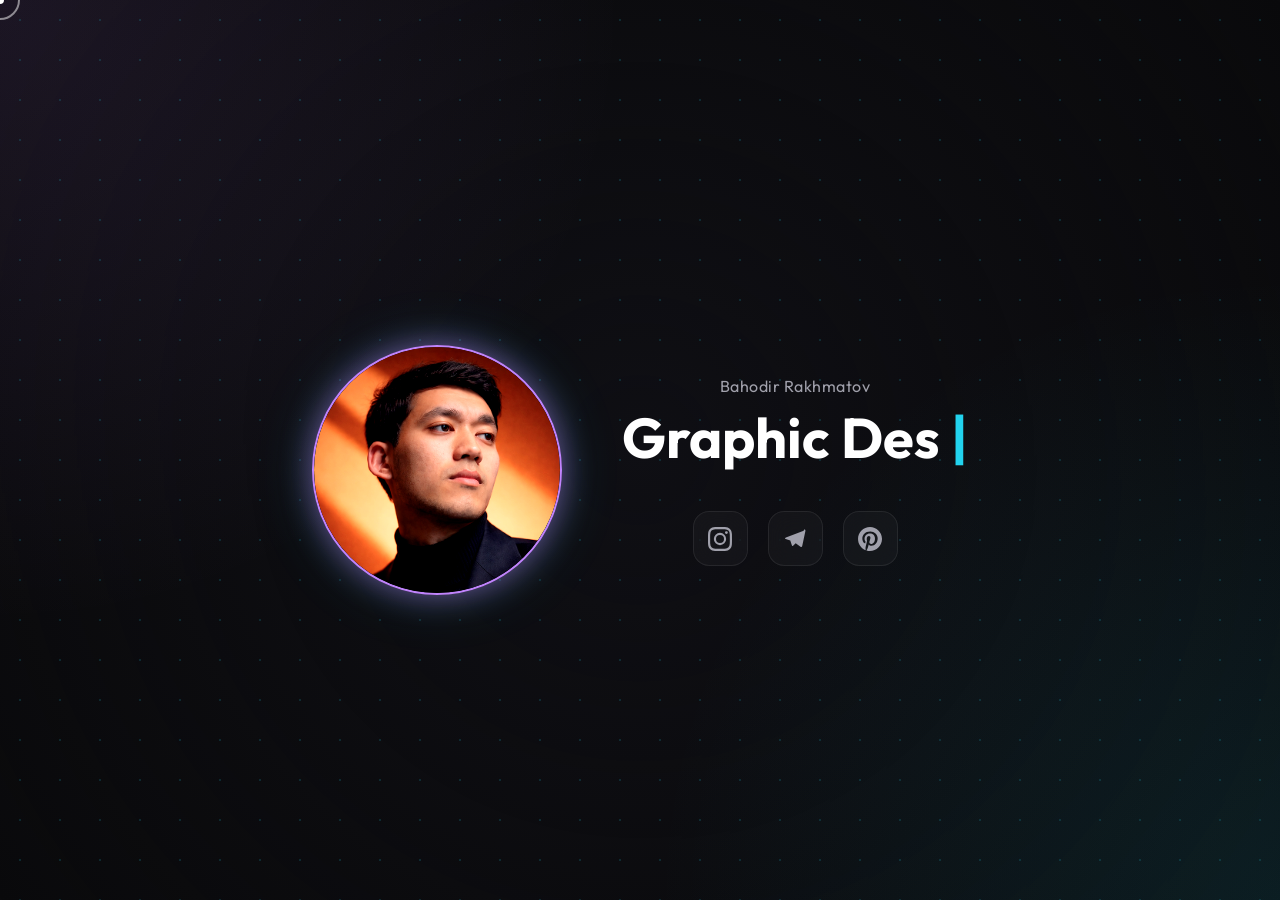
==== commit 28522113: "Update portfolio files" ====
--- a/index.html
+++ b/index.html
@@ -4,7 +4,7 @@
 <head>
     <meta charset="UTF-8">
     <meta name="viewport" content="width=device-width, initial-scale=1.0">
-    <title>Bahodir Rakhmatov</title>
+    <title>Bahodir Raxmatov</title>
     <link rel="icon" type="Image/png" href="logo.png">
     <link rel="preconnect" href="https://fonts.googleapis.com">
     <link rel="preconnect" href="https://fonts.gstatic.com" crossorigin>
@@ -21,7 +21,7 @@
                 <div class="hero-visual">
                     <div class="avatar-container">
                         <div class="sun-core">
-                            <img src="b4432860-faaa-4a88-a0ef-24abddbaee29.png" alt="Sun Image">
+                            <img src="boho.png" alt="Sun Image">
                         </div>
                     </div>
                 </div>
--- a/style.css
+++ b/style.css
@@ -88,6 +88,7 @@
   align-items: center;
   justify-content: center;
   gap: 60px;
+  padding: 80px 40px 40px; /* Increased top padding to lower elements */
 }
 
 .hero-content {
@@ -184,6 +185,7 @@
   height: 100%;
   border-radius: 50%;
   object-fit: cover;
+  object-position: center 20%;
   filter: contrast(1.1) brightness(1.1);
 }
 
@@ -283,7 +285,7 @@
   .hero .container {
     flex-direction: column;
     gap: 15px;
-    padding: 20px;
+    padding: 60px 20px 20px; /* Increased top padding for mobile */
     align-items: center;
     justify-content: center;
   }
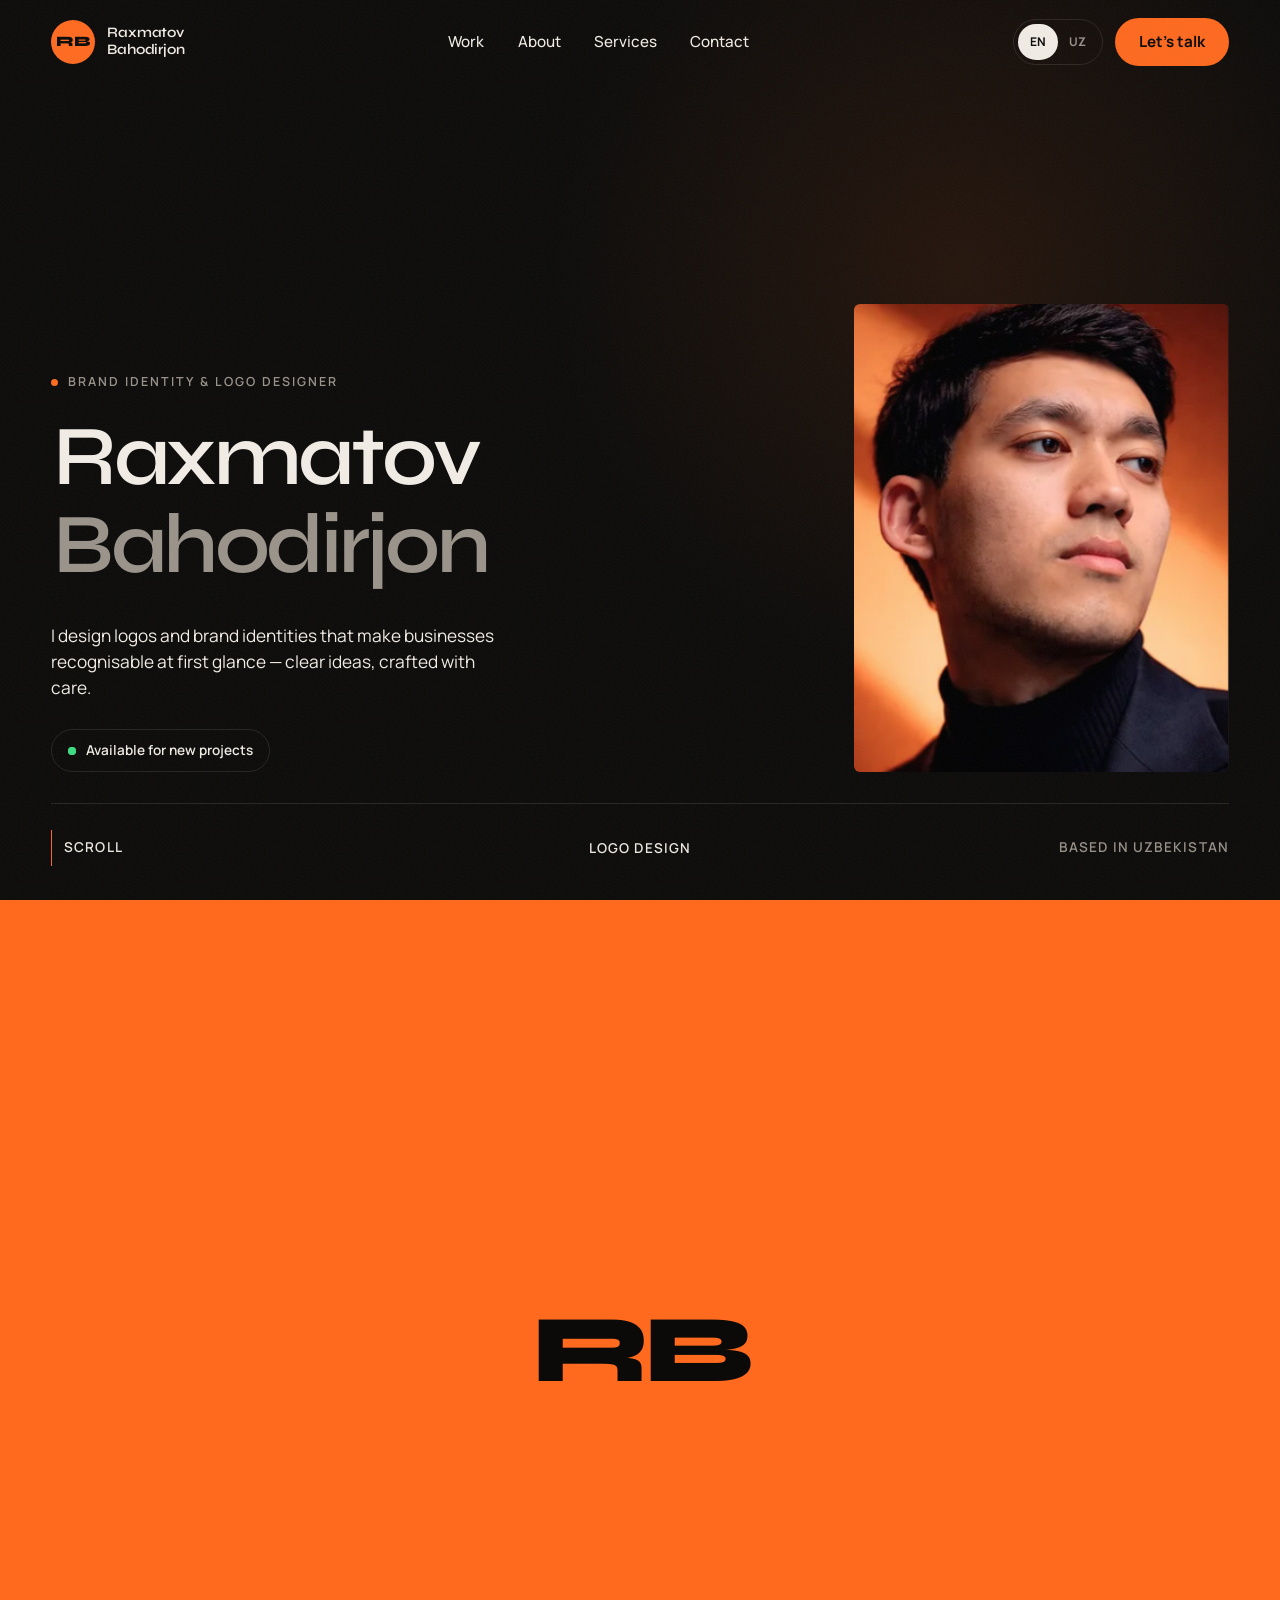
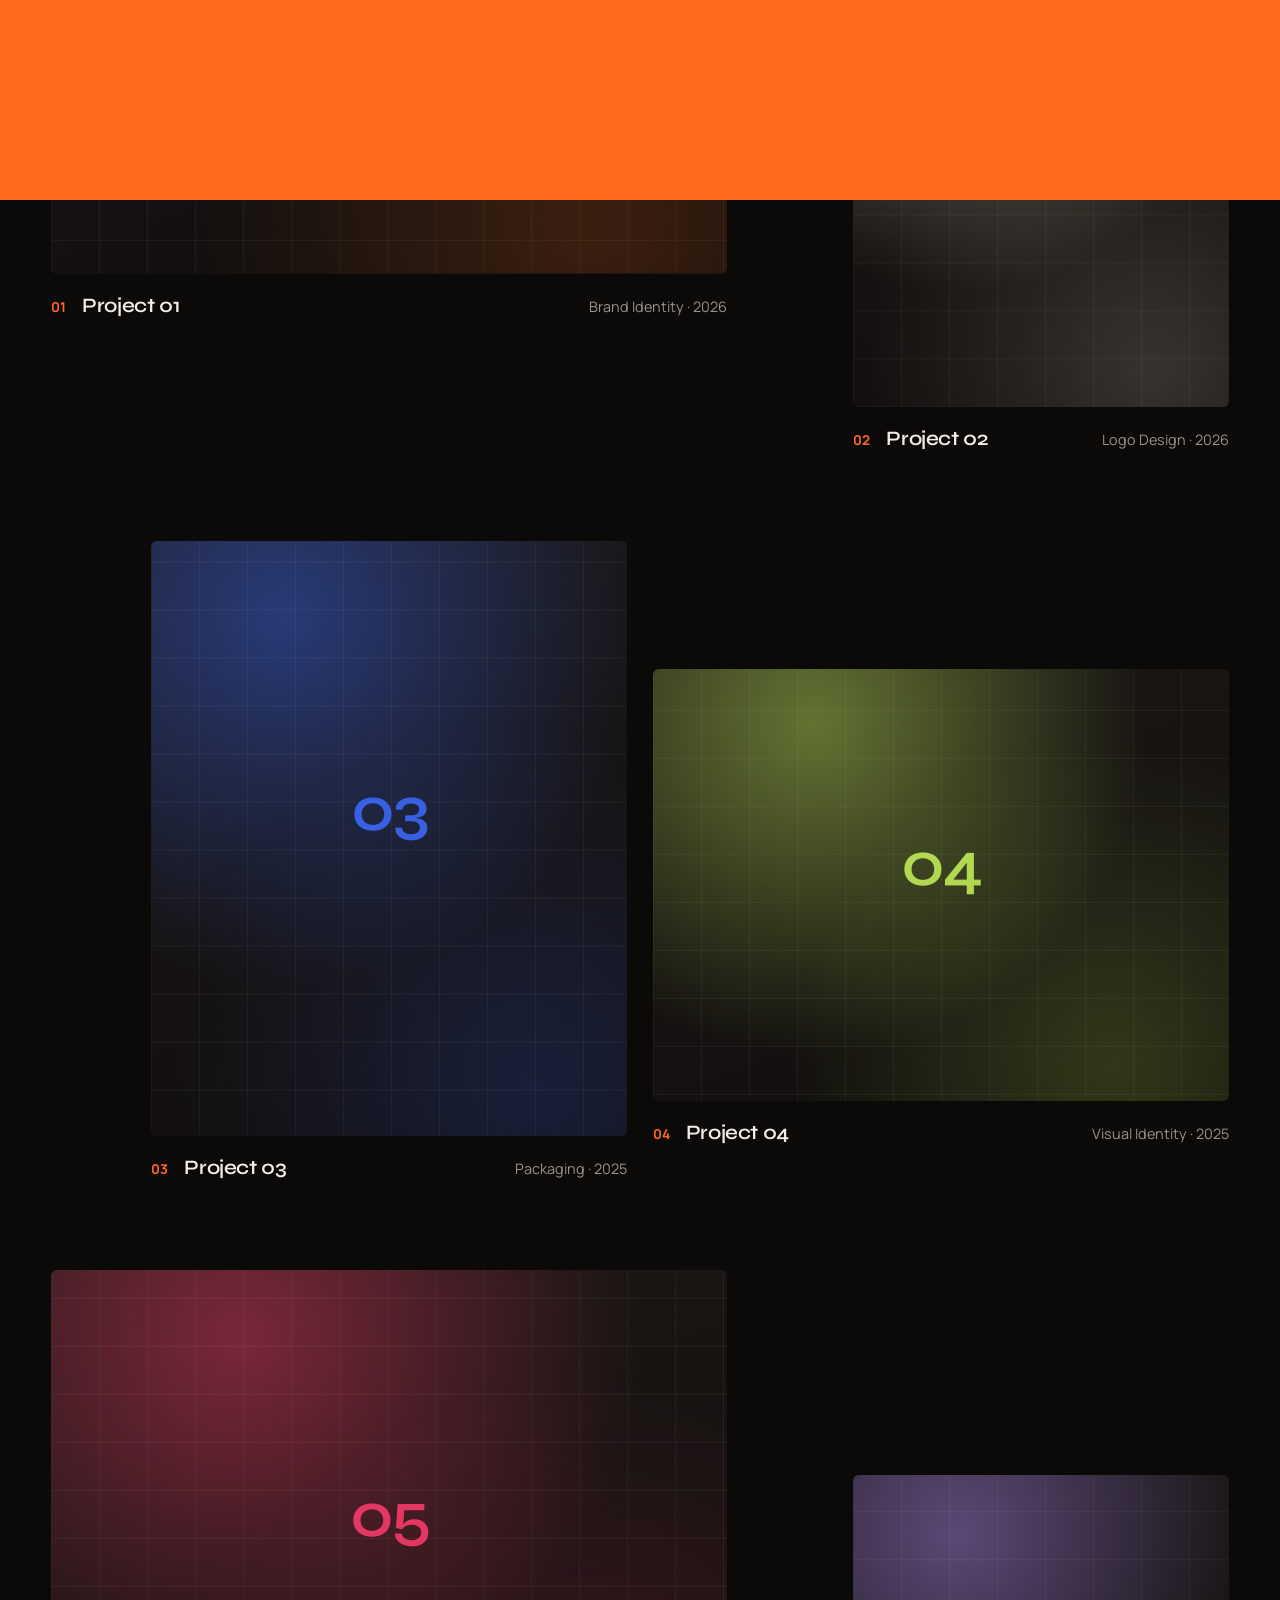
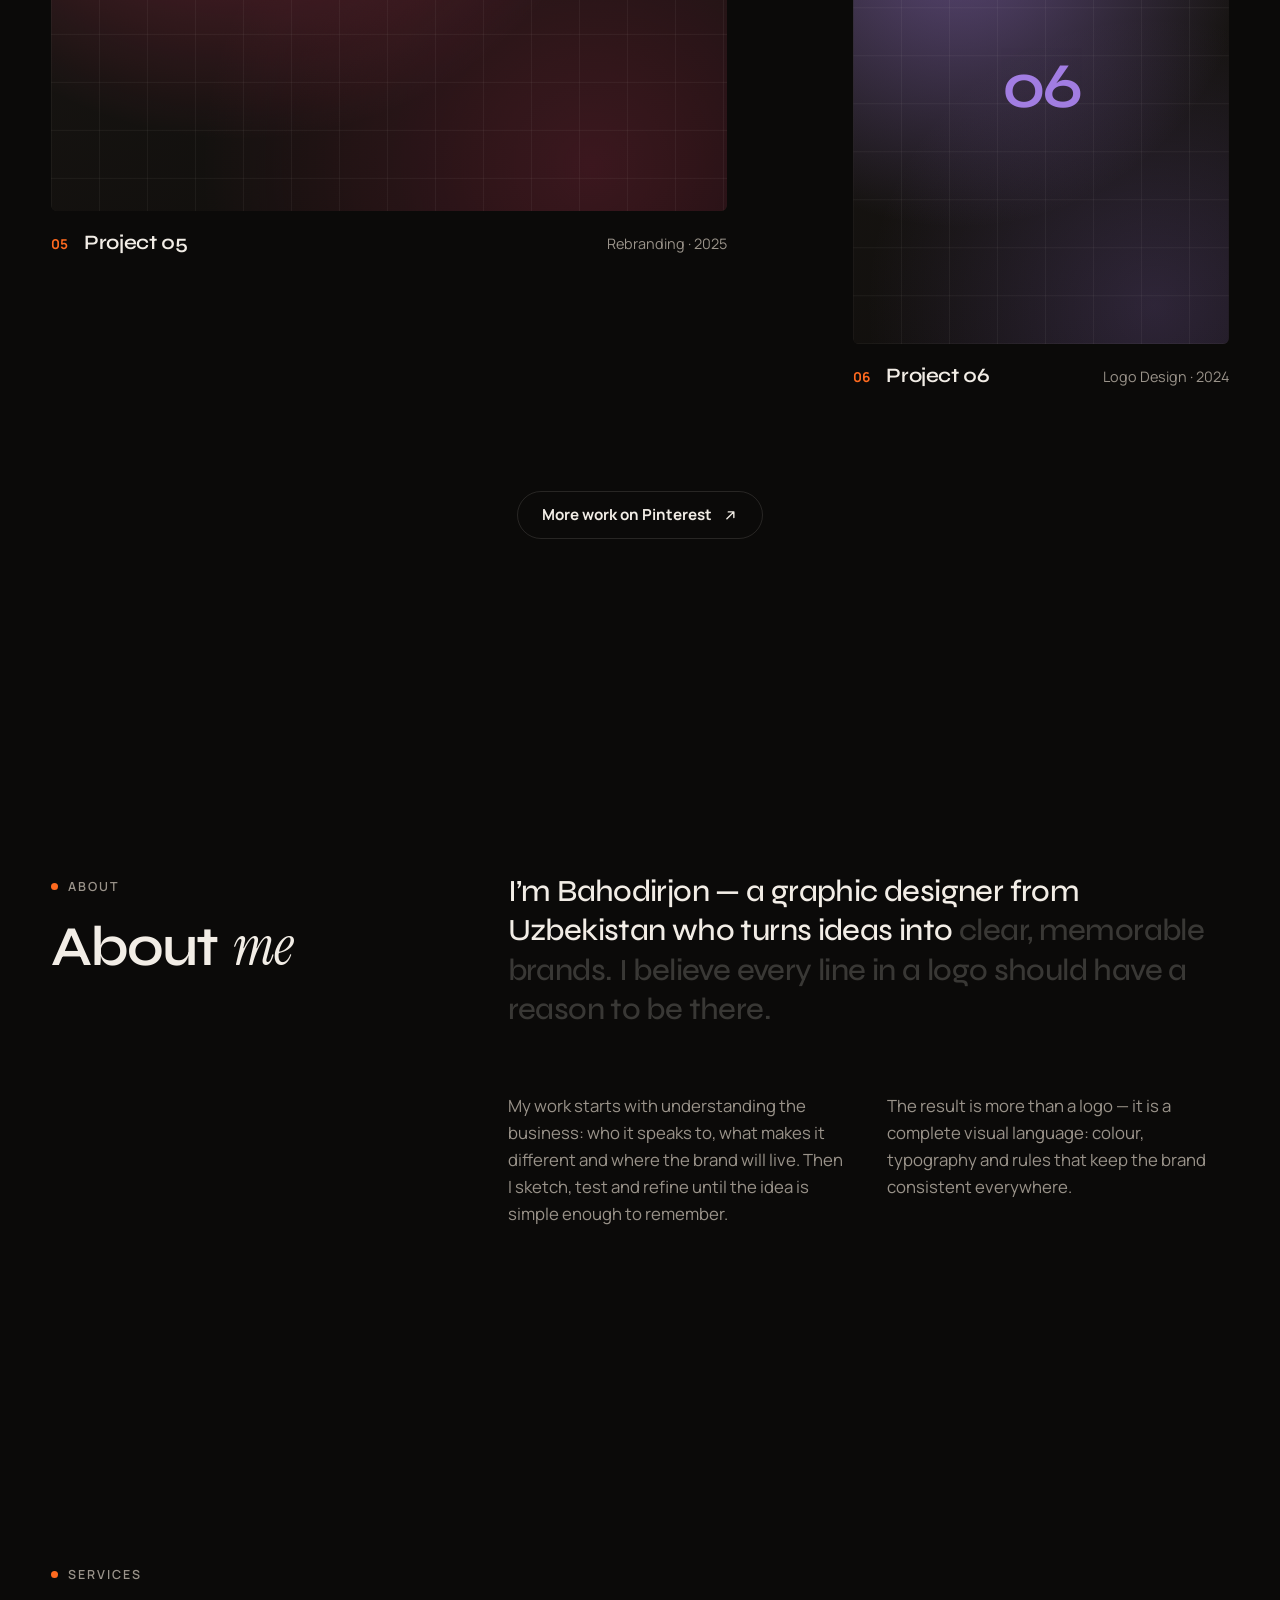
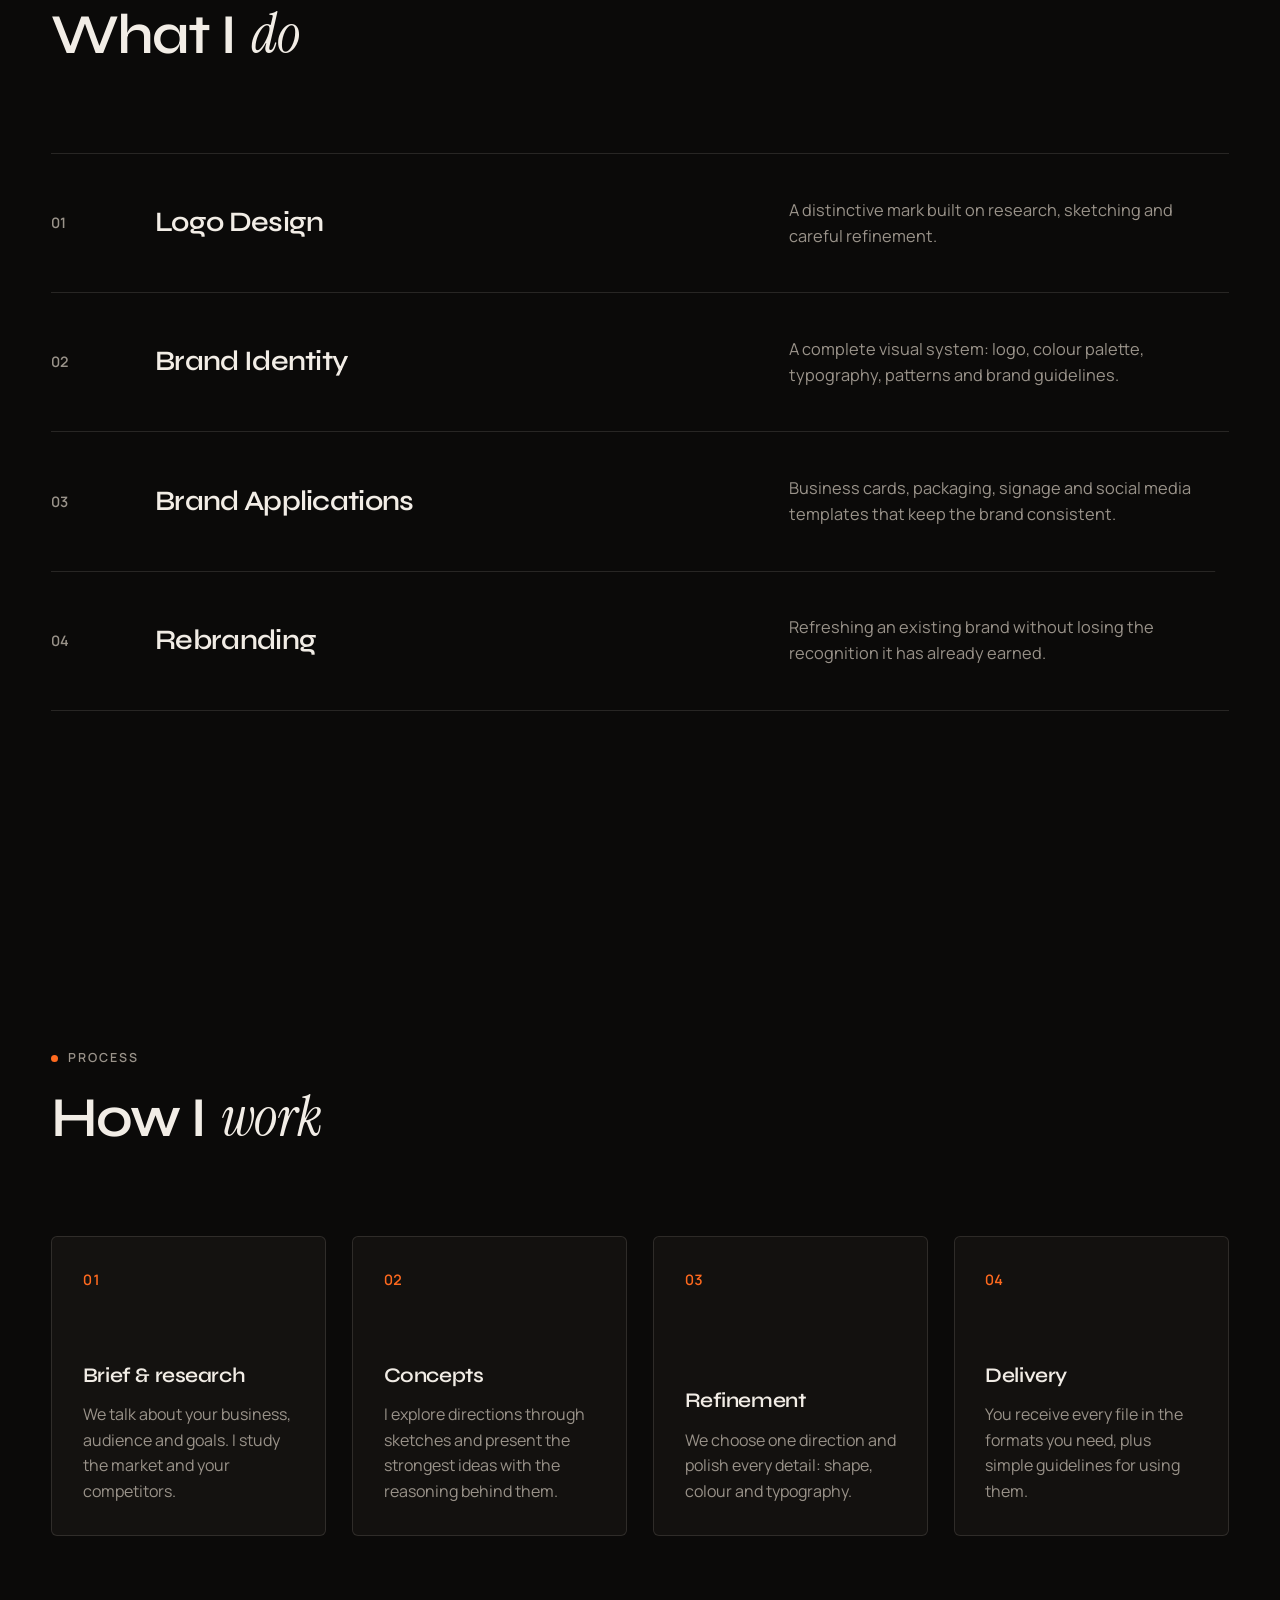
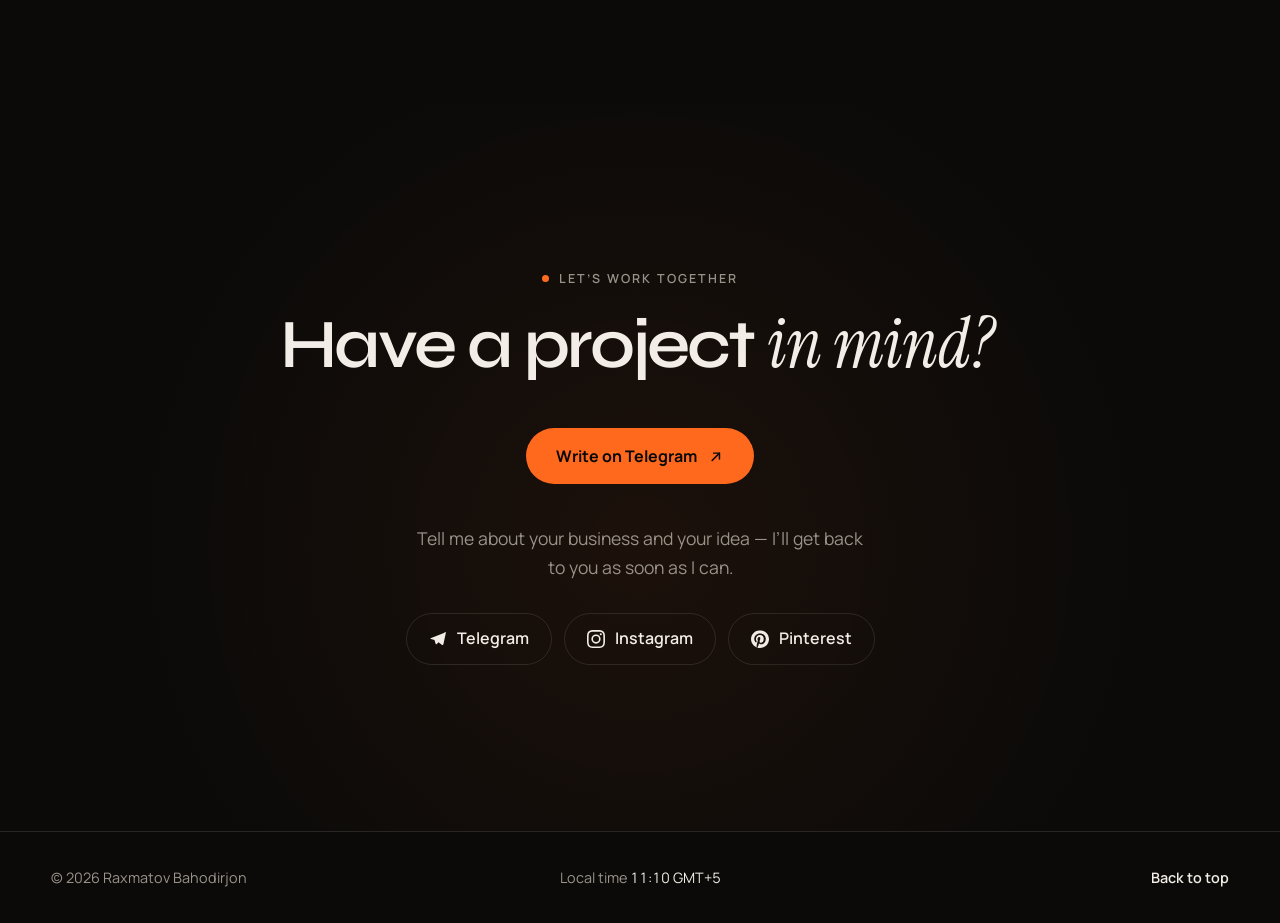
==== commit ce4a3be3: "Redesign portfolio: case studies, EN/UZ, animations, mobile layout - Rebuild the one-screen page int" ====
--- a/index.html
+++ b/index.html
@@ -1,70 +1,347 @@
 <!DOCTYPE html>
-<html lang="id">
+<html lang="en" class="no-js" data-page="home">
 
 <head>
     <meta charset="UTF-8">
-    <meta name="viewport" content="width=device-width, initial-scale=1.0">
-    <title>Bahodir Raxmatov</title>
-    <link rel="icon" type="Image/png" href="logo.png">
-    <link rel="preconnect" href="https://fonts.googleapis.com">
-    <link rel="preconnect" href="https://fonts.gstatic.com" crossorigin>
-    <link href="https://fonts.googleapis.com/css2?family=Outfit:wght@100..900&display=swap" rel="stylesheet">
-    <link rel="stylesheet" href="style.css">
+    <meta name="viewport" content="width=device-width, initial-scale=1, viewport-fit=cover">
+    <title>Raxmatov Bahodirjon — Brand Identity &amp; Logo Designer</title>
+    <meta name="description" content="Raxmatov Bahodirjon is a graphic designer from Uzbekistan creating logos and brand identities. See selected work and get in touch on Telegram.">
+    <meta name="theme-color" content="#0B0A09">
+    <meta name="color-scheme" content="dark">
+
+    <meta property="og:type" content="website">
+    <meta property="og:title" content="Raxmatov Bahodirjon — Brand Identity &amp; Logo Designer">
+    <meta property="og:description" content="Logos and brand identities that make businesses recognisable at first glance.">
+    <meta property="og:image" content="assets/img/og.jpg">
+    <meta property="og:image:width" content="1200">
+    <meta property="og:image:height" content="630">
+    <meta name="twitter:card" content="summary_large_image">
+
+    <link rel="icon" href="assets/img/favicon.svg" type="image/svg+xml">
+    <link rel="apple-touch-icon" href="assets/img/apple-touch-icon.png">
+
+    <script>
+        (function (d, w) {
+            var r = d.documentElement, s = null, l = null;
+            r.classList.remove('no-js');
+            r.classList.add('js');
+            try { l = localStorage.getItem('br-lang'); } catch (e) { }
+            var q = /[?&]lang=(en|uz)\b/.exec(w.location.search);
+            if (q) { l = q[1]; try { localStorage.setItem('br-lang', l); } catch (e) { } }
+            if (!l) l = (navigator.languages || [navigator.language || '']).some(function (x) { return /^uz/i.test(x); }) ? 'uz' : 'en';
+            r.lang = l === 'uz' ? 'uz' : 'en';
+            if (w.matchMedia('(prefers-reduced-motion: reduce)').matches) return;
+            try { s = w.sessionStorage; } catch (e) { }
+            if (s && s.getItem('br-pt')) r.classList.add('pt-enter');
+            else if (!s || !s.getItem('br-loaded')) r.classList.add('is-loading');
+            w.setTimeout(function () {
+                if (!w.__brReady) r.classList.remove('js', 'is-loading', 'pt-enter');
+            }, 5000);
+        })(document, window);
+    </script>
+
+    <link rel="preload" href="assets/fonts/syne-latin.woff2" as="font" type="font/woff2" crossorigin>
+    <link rel="preload" href="assets/fonts/manrope-latin.woff2" as="font" type="font/woff2" crossorigin>
+    <link rel="preload" as="image" href="assets/img/portrait-512.webp" imagesrcset="assets/img/portrait-384.webp 384w, assets/img/portrait-512.webp 512w" imagesizes="(max-width: 860px) 42vw, 26vw" type="image/webp">
+    <link rel="stylesheet" href="assets/vendor/lenis.css">
+    <link rel="stylesheet" href="assets/css/style.css">
+
+    <script type="application/ld+json">
+    {
+        "@context": "https://schema.org",
+        "@type": "Person",
+        "name": "Raxmatov Bahodirjon",
+        "jobTitle": "Brand Identity & Logo Designer",
+        "address": { "@type": "PostalAddress", "addressCountry": "UZ" },
+        "sameAs": [
+            "https://t.me/bakhodir_designs",
+            "https://www.instagram.com/im_rakhmatov",
+            "https://www.pinterest.com/bakhodir_designs/"
+        ]
+    }
+    </script>
 </head>
 
 <body>
-    <div class="cursor-dot"></div>
-    <div class="cursor-outline"></div>
-    <main>
-        <section id="home" class="hero">
+    <a class="skip-link" href="#main" data-i18n="skip">Skip to content</a>
+
+    <div class="preloader" aria-hidden="true">
+        <div class="preloader-mark"><span>R</span><span>B</span></div>
+        <div class="preloader-meta">
+            <span>Raxmatov Bahodirjon</span>
+            <span>Portfolio ©2026</span>
+        </div>
+        <div class="preloader-count"><span data-loader-count>0</span></div>
+        <div class="preloader-bar"></div>
+    </div>
+
+    <div class="page-transition" aria-hidden="true"><span class="page-transition-mark">RB</span></div>
+    <div class="cursor" aria-hidden="true"><span></span></div>
+
+    <header class="site-header" data-intro>
+        <a class="brand" href="#top" aria-label="Raxmatov Bahodirjon — home" data-i18n-attr="aria-label:a11y.home">
+            <span class="brand-mark">RB</span>
+            <span class="brand-name">Raxmatov<br>Bahodirjon</span>
+        </a>
+
+        <nav class="nav" aria-label="Main" data-i18n-attr="aria-label:a11y.mainNav">
+            <a href="#work" data-i18n="nav.work">Work</a>
+            <a href="#about" data-i18n="nav.about">About</a>
+            <a href="#services" data-i18n="nav.services">Services</a>
+            <a href="#contact" data-i18n="nav.contact">Contact</a>
+        </nav>
+
+        <div class="header-actions">
+            <div class="lang-switch" role="group" aria-label="Language" data-i18n-attr="aria-label:lang.label">
+                <button type="button" data-lang="en" aria-pressed="true">EN</button>
+                <button type="button" data-lang="uz" aria-pressed="false">UZ</button>
+            </div>
+            <a class="btn btn-accent header-cta" href="https://t.me/bakhodir_designs" data-link="telegram" target="_blank" rel="noopener" data-magnetic>
+                <span data-i18n="header.cta">Let’s talk</span>
+            </a>
+            <button class="menu-btn" type="button" aria-expanded="false" aria-controls="mobile-menu">
+                <span class="menu-btn-label" data-i18n="menu.open">Menu</span>
+                <span class="menu-btn-icon" aria-hidden="true"><i></i><i></i></span>
+            </button>
+        </div>
+    </header>
+
+    <div class="mobile-menu" id="mobile-menu" data-lenis-prevent>
+        <nav aria-label="Mobile" data-i18n-attr="aria-label:a11y.mobileNav">
+            <a href="#work"><small>01</small><span data-i18n="nav.work">Work</span></a>
+            <a href="#about"><small>02</small><span data-i18n="nav.about">About</span></a>
+            <a href="#services"><small>03</small><span data-i18n="nav.services">Services</span></a>
+            <a href="#contact"><small>04</small><span data-i18n="nav.contact">Contact</span></a>
+        </nav>
+        <div class="mobile-menu-foot">
+            <a class="btn btn-accent mobile-menu-cta" href="https://t.me/bakhodir_designs" data-link="telegram" target="_blank" rel="noopener">
+                <span data-i18n="contact.cta">Write on Telegram</span>
+                <svg class="icon-arrow" viewBox="0 0 24 24" aria-hidden="true"><path d="M7 17 17 7M9 7h8v8" /></svg>
+            </a>
+            <div class="mobile-menu-social">
+                <a href="https://t.me/bakhodir_designs" data-link="telegram" target="_blank" rel="noopener">Telegram</a>
+                <a href="https://www.instagram.com/im_rakhmatov" data-link="instagram" target="_blank" rel="noopener">Instagram</a>
+                <a href="https://www.pinterest.com/bakhodir_designs/" data-link="pinterest" target="_blank" rel="noopener">Pinterest</a>
+            </div>
+        </div>
+    </div>
+
+    <main id="main" tabindex="-1">
+        <!-- HERO -->
+        <section class="hero" id="top" data-intro>
+            <div class="container hero-inner">
+                <div class="hero-top">
+                    <div class="hero-intro">
+                        <p class="eyebrow hero-role" data-i18n="hero.role">Brand identity &amp; logo designer</p>
+                        <h1 class="hero-name">
+                            <span class="line">Raxmatov</span>
+                            <span class="line">Bahodirjon</span>
+                        </h1>
+                        <p class="hero-lead" data-i18n="hero.intro">I design logos and brand identities that make businesses recognisable at first glance — clear ideas, crafted with care.</p>
+                        <p class="badge" data-available>
+                            <span class="badge-dot" aria-hidden="true"></span>
+                            <span data-i18n="hero.available">Available for new projects</span>
+                        </p>
+                    </div>
+                    <figure class="hero-portrait">
+                        <img src="assets/img/portrait-512.webp"
+                            srcset="assets/img/portrait-384.webp 384w, assets/img/portrait-512.webp 512w"
+                            sizes="(max-width: 860px) 42vw, 26vw" width="512" height="640"
+                            alt="Portrait of Raxmatov Bahodirjon" data-i18n-attr="alt:hero.portraitAlt" fetchpriority="high">
+                    </figure>
+                </div>
+
+                <div class="hero-bottom">
+                    <a class="scroll-cue" href="#work">
+                        <span class="scroll-cue-line" aria-hidden="true"></span>
+                        <span data-i18n="hero.scroll">Scroll</span>
+                    </a>
+                    <ul class="roles" aria-label="Disciplines" data-i18n-attr="aria-label:a11y.roles" data-roles>
+                        <li>Logo Design</li>
+                        <li>Brand Identity</li>
+                        <li>Visual Systems</li>
+                        <li>Typography</li>
+                    </ul>
+                    <p class="hero-location" data-i18n="hero.based">Based in Uzbekistan</p>
+                </div>
+            </div>
+        </section>
+
+        <!-- MARQUEE -->
+        <div class="marquee" aria-hidden="true">
+            <div class="marquee-track" data-marquee></div>
+        </div>
+
+        <!-- WORK -->
+        <section class="section work" id="work">
             <div class="container">
-                <div class="hero-visual">
-                    <div class="avatar-container">
-                        <div class="sun-core">
-                            <img src="boho.png" alt="Sun Image">
+                <div class="section-head">
+                    <div>
+                        <p class="eyebrow" data-i18n="work.eyebrow">Portfolio</p>
+                        <h2 class="section-title" data-split data-i18n-html="work.title">Selected <em>work</em></h2>
+                    </div>
+                    <div class="section-head-side">
+                        <span class="work-count" data-works-count>06</span>
+                        <p class="section-lead" data-fade data-i18n="work.lead">A selection of logos and identity systems — each one built around a clear idea.</p>
+                    </div>
+                </div>
+
+                <div class="works-grid" data-works></div>
+                <div class="works-progress" aria-hidden="true"><span class="works-progress-bar" data-works-progress></span></div>
+
+                <div class="work-more" data-fade>
+                    <a class="btn btn-outline" href="https://www.pinterest.com/bakhodir_designs/" data-link="pinterest" target="_blank" rel="noopener" data-magnetic>
+                        <span data-i18n="work.more">More work on Pinterest</span>
+                        <svg class="icon-arrow" viewBox="0 0 24 24" aria-hidden="true"><path d="M7 17 17 7M9 7h8v8" /></svg>
+                    </a>
+                </div>
+            </div>
+        </section>
+
+        <!-- ABOUT -->
+        <section class="section about" id="about">
+            <div class="container">
+                <div class="about-grid">
+                    <div class="about-side">
+                        <p class="eyebrow" data-i18n="about.eyebrow">About</p>
+                        <h2 class="section-title" data-split data-i18n-html="about.title">About <em>me</em></h2>
+                    </div>
+                    <div class="about-main">
+                        <p class="about-statement" data-scrub-words data-i18n="about.statement">I’m Bahodirjon — a graphic designer from Uzbekistan who turns ideas into clear, memorable brands. I believe every line in a logo should have a reason to be there.</p>
+                        <div class="about-text">
+                            <p data-fade data-i18n="about.text1">My work starts with understanding the business: who it speaks to, what makes it different and where the brand will live. Then I sketch, test and refine until the idea is simple enough to remember.</p>
+                            <p data-fade data-i18n="about.text2">The result is more than a logo — it is a complete visual language: colour, typography and rules that keep the brand consistent everywhere.</p>
                         </div>
-                    </div>
-                </div>
-                <div class="hero-content">
-                    <div class="float-wrapper">
-                        <div class="main-info">
-                            <p class="greeting">Bahodir Rakhmatov</p>
-                            <h1 class="hero-title">
-                                <span id="typing-text">Graphic Designer</span>
-                                <span class="cursor">|</span>
-                            </h1>
-
-                            <div class="social-links">
-                                <a href="https://www.instagram.com/im_rakhmatov?igsh=Y3praDYzbTF2cjY3&utm_source=qr"
-                                    class="social-link" aria-label="Instagram" target="_blank">
-                                    <svg width="24" height="24" viewBox="0 0 24 24" fill="currentColor">
-                                        <path
-                                            d="M12 2.163c3.204 0 3.584.012 4.85.07 3.252.148 4.771 1.691 4.919 4.919.058 1.265.069 1.645.069 4.849 0 3.205-.012 3.584-.069 4.849-.149 3.225-1.664 4.771-4.919 4.919-1.266.058-1.644.07-4.85.07-3.204 0-3.584-.012-4.849-.07-3.26-.149-4.771-1.699-4.919-4.92-.058-1.265-.07-1.644-.07-4.849 0-3.204.013-3.583.07-4.849.149-3.227 1.664-4.771 4.919-4.919 1.266-.057 1.645-.069 4.849-.069zM12 0C8.741 0 8.333.014 7.053.072 2.695.272.273 2.69.073 7.052.014 8.333 0 8.741 0 12c0 3.259.014 3.668.072 4.948.2 4.358 2.618 6.78 6.98 6.98 1.281.058 1.689.072 4.948.072 3.259 0 3.668-.014 4.948-.072 4.354-.2 6.782-2.618 6.979-6.98.059-1.28.073-1.689.073-4.948 0-3.259-.014-3.667-.072-4.947-.196-4.354-2.617-6.78-6.979-6.98C15.668.014 15.259 0 12 0zm0 5.838a6.162 6.162 0 100 12.324 6.162 6.162 0 000-12.324zM12 16a4 4 0 110-8 4 4 0 010 8zm6.406-11.845a1.44 1.44 0 100 2.881 1.44 1.44 0 000-2.881z" />
-                                    </svg>
-                                </a>
-                                <a href="https://t.me/bakhodir_designs" class="social-link" aria-label="Telegram"
-                                    target="_blank">
-                                    <svg style="margin-right: 1px;" width="24" height="24" viewBox="0 0 24 24"
-                                        fill="currentColor">
-                                        <path
-                                            d="M20.665 3.717l-17.73 6.837c-1.21.486-1.203 1.161-.222 1.462l4.552 1.42 1.589 4.826c.19.524.097.731.654.731.43 0 .621-.197.861-.43l2.308-2.242 4.803 3.548c.883.487 1.517.236 1.737-.812l3.148-14.836c.322-1.29-.489-1.874-1.332-1.493z" />
-                                    </svg>
-                                </a>
-                                <a href="https://www.pinterest.com/bakhodir_designs/" class="social-link"
-                                    aria-label="Pinterest" target="_blank">
-                                    <svg width="24" height="24" viewBox="0 0 24 24" fill="currentColor">
-                                        <path
-                                            d="M12.017 0C5.396 0 .029 5.367.029 11.987c0 5.079 3.158 9.417 7.618 11.162-.105-.949-.199-2.403.041-3.439.219-.937 1.406-5.966 1.406-5.966s-.359-.72-.359-1.782c0-1.668.967-2.914 2.171-2.914 1.023 0 1.518.769 1.518 1.69 0 1.029-.655 2.568-.994 3.995-.283 1.194.599 2.169 1.777 2.169 2.133 0 3.772-2.249 3.772-5.495 0-2.873-2.064-4.882-5.012-4.882-3.414 0-5.418 2.561-5.418 5.207 0 1.031.397 2.138.893 2.738.098.119.112.224.083.345l-.333 1.36c-.053.22-.174.267-.402.16-1.499-.698-2.436-2.889-2.436-4.649 0-3.785 2.75-7.258 7.929-7.258 4.161 0 7.394 2.965 7.394 6.93 0 4.135-2.607 7.462-6.223 7.462-1.215 0-2.358-.631-2.75-1.378l-.748 2.853c-.271 1.043-1.002 2.35-1.492 3.146 1.124.347 2.317.535 3.554.535 6.607 0 11.985-5.365 11.985-11.987C24.021 5.367 18.624 0 12.017 0z" />
-                                    </svg>
-                                </a>
-                            </div>
-                        </div>
-                    </div>
-                </div>
+                        <dl class="stats" data-stats hidden></dl>
+                    </div>
+                </div>
+            </div>
+        </section>
+
+        <!-- SERVICES -->
+        <section class="section services" id="services">
+            <div class="container">
+                <div class="section-head">
+                    <div>
+                        <p class="eyebrow" data-i18n="services.eyebrow">Services</p>
+                        <h2 class="section-title" data-split data-i18n-html="services.title">What I <em>do</em></h2>
+                    </div>
+                </div>
+
+                <ol class="services-list">
+                    <li class="service">
+                        <span class="service-line" aria-hidden="true"></span>
+                        <span class="service-num">01</span>
+                        <h3 class="service-title" data-i18n="services.1.title">Logo Design</h3>
+                        <p class="service-text" data-i18n="services.1.text">A distinctive mark built on research, sketching and careful refinement.</p>
+                    </li>
+                    <li class="service">
+                        <span class="service-line" aria-hidden="true"></span>
+                        <span class="service-num">02</span>
+                        <h3 class="service-title" data-i18n="services.2.title">Brand Identity</h3>
+                        <p class="service-text" data-i18n="services.2.text">A complete visual system: logo, colour palette, typography, patterns and brand guidelines.</p>
+                    </li>
+                    <li class="service">
+                        <span class="service-line" aria-hidden="true"></span>
+                        <span class="service-num">03</span>
+                        <h3 class="service-title" data-i18n="services.3.title">Brand Applications</h3>
+                        <p class="service-text" data-i18n="services.3.text">Business cards, packaging, signage and social media templates that keep the brand consistent.</p>
+                    </li>
+                    <li class="service">
+                        <span class="service-line" aria-hidden="true"></span>
+                        <span class="service-num">04</span>
+                        <h3 class="service-title" data-i18n="services.4.title">Rebranding</h3>
+                        <p class="service-text" data-i18n="services.4.text">Refreshing an existing brand without losing the recognition it has already earned.</p>
+                    </li>
+                </ol>
+            </div>
+        </section>
+
+        <!-- PROCESS -->
+        <section class="section process" id="process">
+            <div class="container">
+                <div class="section-head">
+                    <div>
+                        <p class="eyebrow" data-i18n="process.eyebrow">Process</p>
+                        <h2 class="section-title" data-split data-i18n-html="process.title">How I <em>work</em></h2>
+                    </div>
+                </div>
+
+                <ol class="process-grid" data-stagger>
+                    <li class="step">
+                        <span class="step-num">01</span>
+                        <h3 class="step-title" data-i18n="process.1.title">Brief &amp; research</h3>
+                        <p class="step-text" data-i18n="process.1.text">We talk about your business, audience and goals. I study the market and your competitors.</p>
+                    </li>
+                    <li class="step">
+                        <span class="step-num">02</span>
+                        <h3 class="step-title" data-i18n="process.2.title">Concepts</h3>
+                        <p class="step-text" data-i18n="process.2.text">I explore directions through sketches and present the strongest ideas with the reasoning behind them.</p>
+                    </li>
+                    <li class="step">
+                        <span class="step-num">03</span>
+                        <h3 class="step-title" data-i18n="process.3.title">Refinement</h3>
+                        <p class="step-text" data-i18n="process.3.text">We choose one direction and polish every detail: shape, colour and typography.</p>
+                    </li>
+                    <li class="step">
+                        <span class="step-num">04</span>
+                        <h3 class="step-title" data-i18n="process.4.title">Delivery</h3>
+                        <p class="step-text" data-i18n="process.4.text">You receive every file in the formats you need, plus simple guidelines for using them.</p>
+                    </li>
+                </ol>
+            </div>
+        </section>
+
+        <!-- CONTACT -->
+        <section class="section contact" id="contact">
+            <div class="container contact-inner">
+                <p class="eyebrow eyebrow-center" data-i18n="contact.eyebrow">Let’s work together</p>
+                <h2 class="contact-title" data-split data-i18n-html="contact.title">Have a project <em>in mind?</em></h2>
+                <a class="contact-cta" href="https://t.me/bakhodir_designs" data-link="telegram" target="_blank" rel="noopener" data-magnetic="0.4">
+                    <span data-i18n="contact.cta">Write on Telegram</span>
+                    <svg class="icon-arrow" viewBox="0 0 24 24" aria-hidden="true"><path d="M7 17 17 7M9 7h8v8" /></svg>
+                </a>
+                <p class="contact-text" data-fade data-i18n="contact.text">Tell me about your business and your idea — I’ll get back to you as soon as I can.</p>
+                <ul class="socials" data-stagger>
+                    <li>
+                        <a class="social" href="https://t.me/bakhodir_designs" data-link="telegram" target="_blank" rel="noopener" data-magnetic>
+                            <svg viewBox="0 0 24 24" aria-hidden="true"><path d="M20.665 3.717l-17.73 6.837c-1.21.486-1.203 1.161-.222 1.462l4.552 1.42 1.589 4.826c.19.524.097.731.654.731.43 0 .621-.197.861-.43l2.308-2.242 4.803 3.548c.883.487 1.517.236 1.737-.812l3.148-14.836c.322-1.29-.489-1.874-1.332-1.493z" /></svg>
+                            <span>Telegram</span>
+                        </a>
+                    </li>
+                    <li>
+                        <a class="social" href="https://www.instagram.com/im_rakhmatov" data-link="instagram" target="_blank" rel="noopener" data-magnetic>
+                            <svg viewBox="0 0 24 24" aria-hidden="true"><path d="M12 2.163c3.204 0 3.584.012 4.85.07 3.252.148 4.771 1.691 4.919 4.919.058 1.265.069 1.645.069 4.849 0 3.205-.012 3.584-.069 4.849-.149 3.225-1.664 4.771-4.919 4.919-1.266.058-1.644.07-4.85.07-3.204 0-3.584-.012-4.849-.07-3.26-.149-4.771-1.699-4.919-4.92-.058-1.265-.07-1.644-.07-4.849 0-3.204.013-3.583.07-4.849.149-3.227 1.664-4.771 4.919-4.919 1.266-.057 1.645-.069 4.849-.069zM12 0C8.741 0 8.333.014 7.053.072 2.695.272.273 2.69.073 7.052.014 8.333 0 8.741 0 12c0 3.259.014 3.668.072 4.948.2 4.358 2.618 6.78 6.98 6.98 1.281.058 1.689.072 4.948.072 3.259 0 3.668-.014 4.948-.072 4.354-.2 6.782-2.618 6.979-6.98.059-1.28.073-1.689.073-4.948 0-3.259-.014-3.667-.072-4.947-.196-4.354-2.617-6.78-6.979-6.98C15.668.014 15.259 0 12 0zm0 5.838a6.162 6.162 0 100 12.324 6.162 6.162 0 000-12.324zM12 16a4 4 0 110-8 4 4 0 010 8zm6.406-11.845a1.44 1.44 0 100 2.881 1.44 1.44 0 000-2.881z" /></svg>
+                            <span>Instagram</span>
+                        </a>
+                    </li>
+                    <li>
+                        <a class="social" href="https://www.pinterest.com/bakhodir_designs/" data-link="pinterest" target="_blank" rel="noopener" data-magnetic>
+                            <svg viewBox="0 0 24 24" aria-hidden="true"><path d="M12.017 0C5.396 0 .029 5.367.029 11.987c0 5.079 3.158 9.417 7.618 11.162-.105-.949-.199-2.403.041-3.439.219-.937 1.406-5.966 1.406-5.966s-.359-.72-.359-1.782c0-1.668.967-2.914 2.171-2.914 1.023 0 1.518.769 1.518 1.69 0 1.029-.655 2.568-.994 3.995-.283 1.194.599 2.169 1.777 2.169 2.133 0 3.772-2.249 3.772-5.495 0-2.873-2.064-4.882-5.012-4.882-3.414 0-5.418 2.561-5.418 5.207 0 1.031.397 2.138.893 2.738.098.119.112.224.083.345l-.333 1.36c-.053.22-.174.267-.402.16-1.499-.698-2.436-2.889-2.436-4.649 0-3.785 2.75-7.258 7.929-7.258 4.161 0 7.394 2.965 7.394 6.93 0 4.135-2.607 7.462-6.223 7.462-1.215 0-2.358-.631-2.75-1.378l-.748 2.853c-.271 1.043-1.002 2.35-1.492 3.146 1.124.347 2.317.535 3.554.535 6.607 0 11.985-5.365 11.985-11.987C24.021 5.367 18.624 0 12.017 0z" /></svg>
+                            <span>Pinterest</span>
+                        </a>
+                    </li>
+                </ul>
             </div>
         </section>
     </main>
-    <script src="script.js"></script>
+
+    <footer class="site-footer">
+        <div class="container footer-inner">
+            <p>© <span data-year>2026</span> Raxmatov Bahodirjon</p>
+            <p class="footer-time"><span data-i18n="footer.time">Local time</span> <span data-clock>--:--</span></p>
+            <a class="footer-top" href="#top" data-i18n="footer.top">Back to top</a>
+        </div>
+    </footer>
+
+    <script src="assets/vendor/gsap.min.js" defer></script>
+    <script src="assets/vendor/ScrollTrigger.min.js" defer></script>
+    <script src="assets/vendor/SplitText.min.js" defer></script>
+    <script src="assets/vendor/CustomEase.min.js" defer></script>
+    <script src="assets/vendor/lenis.min.js" defer></script>
+    <script src="assets/js/data.js" defer></script>
+    <script src="assets/js/i18n.js" defer></script>
+    <script src="assets/js/main.js" defer></script>
 </body>
 
-</html>+</html>
--- a/assets/vendor/lenis.css
+++ b/assets/vendor/lenis.css
@@ -0,0 +1,26 @@
+html.lenis,
+html.lenis body {
+  height: auto;
+}
+
+.lenis:not(.lenis-autoToggle).lenis-stopped {
+  overflow: clip;
+}
+
+.lenis [data-lenis-prevent],
+.lenis [data-lenis-prevent-wheel],
+.lenis [data-lenis-prevent-touch],
+.lenis [data-lenis-prevent-vertical],
+.lenis [data-lenis-prevent-horizontal] {
+  overscroll-behavior: contain;
+}
+
+.lenis.lenis-smooth iframe {
+  pointer-events: none;
+}
+
+.lenis.lenis-autoToggle {
+  transition-property: overflow;
+  transition-duration: 1ms;
+  transition-behavior: allow-discrete;
+}
--- a/assets/css/style.css
+++ b/assets/css/style.css
@@ -0,0 +1,2025 @@
+/* =========================================================
+   Raxmatov Bahodirjon — Portfolio
+   ========================================================= */
+
+/* Self-hosted fonts (latin + latin-ext subsets, variable weights) */
+@font-face {
+  font-family: 'Syne';
+  font-style: normal;
+  font-weight: 500 800;
+  font-display: swap;
+  src: url('../fonts/syne-latin-ext.woff2') format('woff2');
+  unicode-range: U+0100-02BA, U+02BD-02C5, U+02C7-02CC, U+02CE-02D7, U+02DD-02FF, U+0304, U+0308, U+0329, U+1D00-1DBF, U+1E00-1E9F, U+1EF2-1EFF, U+2020, U+20A0-20AB, U+20AD-20C4, U+2113, U+2C60-2C7F, U+A720-A7FF;
+}
+@font-face {
+  font-family: 'Syne';
+  font-style: normal;
+  font-weight: 500 800;
+  font-display: swap;
+  src: url('../fonts/syne-latin.woff2') format('woff2');
+  unicode-range: U+0000-00FF, U+0131, U+0152-0153, U+02BB-02BC, U+02C6, U+02DA, U+02DC, U+0304, U+0308, U+0329, U+2000-206F, U+20AC, U+2122, U+2191, U+2193, U+2212, U+2215, U+FEFF, U+FFFD;
+}
+@font-face {
+  font-family: 'Manrope';
+  font-style: normal;
+  font-weight: 400 700;
+  font-display: swap;
+  src: url('../fonts/manrope-latin-ext.woff2') format('woff2');
+  unicode-range: U+0100-02BA, U+02BD-02C5, U+02C7-02CC, U+02CE-02D7, U+02DD-02FF, U+0304, U+0308, U+0329, U+1D00-1DBF, U+1E00-1E9F, U+1EF2-1EFF, U+2020, U+20A0-20AB, U+20AD-20C4, U+2113, U+2C60-2C7F, U+A720-A7FF;
+}
+@font-face {
+  font-family: 'Manrope';
+  font-style: normal;
+  font-weight: 400 700;
+  font-display: swap;
+  src: url('../fonts/manrope-latin.woff2') format('woff2');
+  unicode-range: U+0000-00FF, U+0131, U+0152-0153, U+02BB-02BC, U+02C6, U+02DA, U+02DC, U+0304, U+0308, U+0329, U+2000-206F, U+20AC, U+2122, U+2191, U+2193, U+2212, U+2215, U+FEFF, U+FFFD;
+}
+@font-face {
+  font-family: 'Instrument Serif';
+  font-style: italic;
+  font-weight: 400;
+  font-display: swap;
+  src: url('../fonts/instrument-serif-italic-latin-ext.woff2') format('woff2');
+  unicode-range: U+0100-02BA, U+02BD-02C5, U+02C7-02CC, U+02CE-02D7, U+02DD-02FF, U+0304, U+0308, U+0329, U+1D00-1DBF, U+1E00-1E9F, U+1EF2-1EFF, U+2020, U+20A0-20AB, U+20AD-20C4, U+2113, U+2C60-2C7F, U+A720-A7FF;
+}
+@font-face {
+  font-family: 'Instrument Serif';
+  font-style: italic;
+  font-weight: 400;
+  font-display: swap;
+  src: url('../fonts/instrument-serif-italic-latin.woff2') format('woff2');
+  unicode-range: U+0000-00FF, U+0131, U+0152-0153, U+02BB-02BC, U+02C6, U+02DA, U+02DC, U+0304, U+0308, U+0329, U+2000-206F, U+20AC, U+2122, U+2191, U+2193, U+2212, U+2215, U+FEFF, U+FFFD;
+}
+
+:root {
+  --bg: #0B0A09;
+  --bg-2: #141210;
+  --bg-3: #1C1916;
+  --text: #F2EDE6;
+  --muted: #9A938A;
+  --line: rgba(242, 237, 230, 0.12);
+  --accent: #FF6A1F;
+  --accent-soft: #FFB37A;
+  --on-accent: #0B0A09;
+
+  --font-display: 'Syne', 'Segoe UI', system-ui, sans-serif;
+  --font-body: 'Manrope', 'Segoe UI', system-ui, sans-serif;
+  --font-serif: 'Instrument Serif', Georgia, serif;
+
+  --pad: clamp(16px, 4vw, 56px);
+  --radius: 6px;
+  --ease: cubic-bezier(0.16, 1, 0.3, 1);
+  --header-h: 84px;
+}
+
+/* ---------- Reset ---------- */
+*,
+*::before,
+*::after {
+  box-sizing: border-box;
+  margin: 0;
+  padding: 0;
+}
+
+html {
+  -webkit-text-size-adjust: 100%;
+  text-size-adjust: 100%;
+}
+
+html:not(.lenis) {
+  scroll-behavior: smooth;
+}
+
+body {
+  background: var(--bg);
+  color: var(--text);
+  font-family: var(--font-body);
+  font-size: 1rem;
+  line-height: 1.6;
+  -webkit-font-smoothing: antialiased;
+  -moz-osx-font-smoothing: grayscale;
+  overflow-x: clip;
+  min-height: 100vh;
+}
+
+img,
+svg {
+  display: block;
+  max-width: 100%;
+}
+
+a {
+  color: inherit;
+  text-decoration: none;
+  -webkit-tap-highlight-color: transparent;
+}
+
+button {
+  font: inherit;
+  color: inherit;
+  background: none;
+  border: 0;
+  cursor: pointer;
+  -webkit-tap-highlight-color: transparent;
+}
+
+ul,
+ol {
+  list-style: none;
+}
+
+::selection {
+  background: var(--accent);
+  color: var(--on-accent);
+}
+
+:focus-visible {
+  outline: 2px solid var(--accent);
+  outline-offset: 4px;
+  border-radius: 4px;
+}
+
+/* Sections focused programmatically after an anchor jump */
+[tabindex="-1"]:focus-visible {
+  outline: none;
+}
+
+[hidden] {
+  display: none !important;
+}
+
+/* Film grain */
+body::after {
+  content: '';
+  position: fixed;
+  inset: -50%;
+  z-index: 70;
+  pointer-events: none;
+  opacity: 0.06;
+  background-image: url("data:image/svg+xml,%3Csvg xmlns='http://www.w3.org/2000/svg' width='160' height='160'%3E%3Cfilter id='n'%3E%3CfeTurbulence type='fractalNoise' baseFrequency='0.9' numOctaves='2' stitchTiles='stitch'/%3E%3C/filter%3E%3Crect width='100%25' height='100%25' filter='url(%23n)'/%3E%3C/svg%3E");
+}
+
+.skip-link {
+  position: fixed;
+  top: 12px;
+  left: 12px;
+  z-index: 200;
+  padding: 10px 16px;
+  border-radius: 999px;
+  background: var(--accent);
+  color: var(--on-accent);
+  font-weight: 700;
+  transform: translateY(-200%);
+  transition: transform 0.3s var(--ease);
+}
+
+.skip-link:focus-visible {
+  transform: none;
+}
+
+.container {
+  width: 100%;
+  max-width: 1680px;
+  margin-inline: auto;
+  padding-inline: max(var(--pad), env(safe-area-inset-left)) max(var(--pad), env(safe-area-inset-right));
+}
+
+/* ---------- Type helpers ---------- */
+.eyebrow {
+  display: inline-flex;
+  align-items: center;
+  gap: 10px;
+  margin-bottom: 20px;
+  color: var(--muted);
+  font-size: 0.78rem;
+  font-weight: 600;
+  letter-spacing: 0.16em;
+  text-transform: uppercase;
+}
+
+.eyebrow::before {
+  content: '';
+  flex-shrink: 0;
+  width: 7px;
+  height: 7px;
+  border-radius: 50%;
+  background: var(--accent);
+}
+
+.eyebrow-center {
+  justify-content: center;
+}
+
+.section-title {
+  font-family: var(--font-display);
+  font-weight: 600;
+  font-size: clamp(2.2rem, 4.4vw, 4.6rem);
+  line-height: 1.02;
+  letter-spacing: -0.035em;
+}
+
+.section-title em,
+.contact-title em {
+  /* room for the italic overhang inside SplitText's line masks */
+  padding-right: 0.08em;
+  font-family: var(--font-serif);
+  font-style: italic;
+  font-weight: 400;
+  letter-spacing: -0.01em;
+  color: var(--text);
+}
+
+.icon-arrow {
+  width: 1.1em;
+  height: 1.1em;
+  fill: none;
+  stroke: currentColor;
+  stroke-width: 2;
+  stroke-linecap: round;
+  stroke-linejoin: round;
+  transition: transform 0.5s var(--ease);
+}
+
+/* ---------- Buttons ---------- */
+.btn {
+  display: inline-flex;
+  align-items: center;
+  justify-content: center;
+  gap: 10px;
+  min-height: 48px;
+  padding: 0 24px;
+  border-radius: 999px;
+  font-weight: 700;
+  font-size: 0.95rem;
+  white-space: nowrap;
+  transition: background-color 0.4s var(--ease), color 0.4s var(--ease), border-color 0.4s var(--ease);
+}
+
+.btn-accent {
+  background: var(--accent);
+  color: var(--on-accent);
+}
+
+.btn-accent:hover {
+  background: var(--text);
+}
+
+.btn-outline {
+  border: 1px solid var(--line);
+}
+
+.btn-outline:hover {
+  border-color: var(--text);
+  background: var(--text);
+  color: var(--bg);
+}
+
+.btn:hover .icon-arrow {
+  transform: translate(2px, -2px);
+}
+
+/* ---------- Header ---------- */
+.site-header {
+  position: fixed;
+  inset: 0 0 auto;
+  z-index: 50;
+  display: flex;
+  align-items: center;
+  justify-content: space-between;
+  gap: 24px;
+  height: var(--header-h);
+  padding: 0 max(var(--pad), env(safe-area-inset-right)) 0 max(var(--pad), env(safe-area-inset-left));
+  transition: transform 0.7s var(--ease);
+}
+
+.site-header::before {
+  content: '';
+  position: absolute;
+  inset: 0;
+  z-index: -1;
+  background: linear-gradient(to bottom, rgba(11, 10, 9, 0.9), rgba(11, 10, 9, 0));
+  opacity: 0;
+  transition: opacity 0.5s ease;
+  pointer-events: none;
+}
+
+.site-header.is-scrolled::before {
+  opacity: 1;
+}
+
+.site-header.is-hidden {
+  transform: translateY(-110%);
+}
+
+.brand {
+  display: flex;
+  align-items: center;
+  gap: 12px;
+  font-family: var(--font-display);
+  font-weight: 600;
+  font-size: 0.9rem;
+  line-height: 1.15;
+  letter-spacing: -0.01em;
+}
+
+.brand-mark {
+  display: grid;
+  place-items: center;
+  width: 44px;
+  height: 44px;
+  border-radius: 50%;
+  background: var(--accent);
+  color: var(--on-accent);
+  font-size: 0.9rem;
+  font-weight: 800;
+  letter-spacing: -0.02em;
+  transition: transform 0.6s var(--ease);
+}
+
+.brand:hover .brand-mark {
+  transform: rotate(-12deg) scale(1.06);
+}
+
+.nav {
+  display: flex;
+  gap: clamp(20px, 2.6vw, 40px);
+  font-size: 0.95rem;
+  font-weight: 500;
+}
+
+.nav a {
+  position: relative;
+  padding: 6px 0;
+}
+
+.nav a::after {
+  content: '';
+  position: absolute;
+  left: 0;
+  right: 0;
+  bottom: 0;
+  height: 1px;
+  background: currentColor;
+  transform: scaleX(0);
+  transform-origin: right;
+  transition: transform 0.5s var(--ease);
+}
+
+.nav a:hover::after {
+  transform: scaleX(1);
+  transform-origin: left;
+}
+
+.header-actions {
+  display: flex;
+  align-items: center;
+  gap: 12px;
+}
+
+.lang-switch {
+  display: flex;
+  padding: 4px;
+  border: 1px solid var(--line);
+  border-radius: 999px;
+  font-size: 0.75rem;
+  font-weight: 700;
+  letter-spacing: 0.06em;
+}
+
+.lang-switch button {
+  min-width: 40px;
+  min-height: 36px;
+  padding: 0 10px;
+  border-radius: 999px;
+  color: var(--muted);
+  transition: background-color 0.3s ease, color 0.3s ease;
+}
+
+.lang-switch button:hover {
+  color: var(--text);
+}
+
+.lang-switch button[aria-pressed='true'] {
+  background: var(--text);
+  color: var(--bg);
+}
+
+.menu-btn {
+  display: none;
+  align-items: center;
+  gap: 10px;
+  min-height: 44px;
+  padding: 0 4px 0 12px;
+  font-size: 0.85rem;
+  font-weight: 700;
+  text-transform: uppercase;
+  letter-spacing: 0.08em;
+}
+
+.menu-btn-icon {
+  position: relative;
+  width: 40px;
+  height: 40px;
+  border-radius: 50%;
+  background: var(--text);
+}
+
+.menu-btn-icon i {
+  position: absolute;
+  left: 12px;
+  right: 12px;
+  height: 2px;
+  background: var(--bg);
+  transition: transform 0.5s var(--ease), top 0.5s var(--ease);
+}
+
+.menu-btn-icon i:first-child {
+  top: 16px;
+}
+
+.menu-btn-icon i:last-child {
+  top: 22px;
+}
+
+.menu-open .menu-btn-icon i:first-child {
+  top: 19px;
+  transform: rotate(45deg);
+}
+
+.menu-open .menu-btn-icon i:last-child {
+  top: 19px;
+  transform: rotate(-45deg);
+}
+
+/* ---------- Mobile menu ---------- */
+.mobile-menu {
+  position: fixed;
+  inset: 0;
+  z-index: 45;
+  display: flex;
+  flex-direction: column;
+  justify-content: space-between;
+  padding: calc(var(--header-h) + 40px) max(var(--pad), env(safe-area-inset-right)) calc(32px + env(safe-area-inset-bottom)) max(var(--pad), env(safe-area-inset-left));
+  overflow-y: auto;
+  overscroll-behavior: contain;
+  background: var(--bg-2);
+  clip-path: inset(0 0 100% 0);
+  visibility: hidden;
+  transition: clip-path 0.8s var(--ease), visibility 0s linear 0.8s;
+}
+
+.menu-open .mobile-menu {
+  clip-path: inset(0 0 0 0);
+  visibility: visible;
+  transition: clip-path 0.8s var(--ease), visibility 0s;
+}
+
+.mobile-menu nav {
+  display: flex;
+  flex-direction: column;
+}
+
+.mobile-menu nav a {
+  display: flex;
+  align-items: baseline;
+  gap: 14px;
+  padding: 6px 0;
+  border-bottom: 1px solid var(--line);
+  font-family: var(--font-display);
+  font-size: clamp(2rem, 9vw, 3.2rem);
+  font-weight: 600;
+  line-height: 1.2;
+  letter-spacing: -0.03em;
+}
+
+.mobile-menu nav small {
+  font-family: var(--font-body);
+  font-size: 0.8rem;
+  font-weight: 600;
+  letter-spacing: 0;
+  color: var(--accent);
+}
+
+.mobile-menu-foot {
+  display: flex;
+  flex-direction: column;
+  gap: 20px;
+  padding-top: 32px;
+}
+
+.mobile-menu-cta {
+  width: 100%;
+  min-height: 56px;
+  font-size: 1rem;
+}
+
+.mobile-menu-social {
+  display: flex;
+  flex-wrap: wrap;
+  justify-content: space-between;
+  gap: 12px 24px;
+  color: var(--muted);
+  font-weight: 600;
+}
+
+.mobile-menu-social a {
+  padding: 8px 0;
+}
+
+.mobile-menu-social a:hover {
+  color: var(--text);
+}
+
+/* ---------- Hero ---------- */
+.hero {
+  position: relative;
+  display: flex;
+  min-height: 100vh;
+  min-height: 100svh;
+  padding: calc(var(--header-h) + 24px) 0 28px;
+  overflow: hidden;
+}
+
+.hero::before {
+  content: '';
+  position: absolute;
+  top: -20%;
+  right: -10%;
+  z-index: -1;
+  width: 70vw;
+  height: 70vw;
+  border-radius: 50%;
+  background: radial-gradient(circle, rgba(255, 106, 31, 0.1) 0%, rgba(255, 106, 31, 0) 65%);
+  pointer-events: none;
+}
+
+.hero-inner {
+  display: flex;
+  flex-direction: column;
+  justify-content: space-between;
+  gap: clamp(16px, 3.4vh, 44px);
+}
+
+.hero-top {
+  display: grid;
+  grid-template-columns: minmax(0, 1fr) auto;
+  align-items: end;
+  gap: clamp(24px, 5vw, 80px);
+  flex: 1;
+}
+
+.hero-intro {
+  max-width: 760px;
+}
+
+.hero-lead {
+  max-width: 460px;
+  margin-bottom: 28px;
+  font-size: clamp(1.05rem, 1.35vw, 1.3rem);
+  line-height: 1.5;
+}
+
+.badge {
+  display: inline-flex;
+  align-items: center;
+  gap: 10px;
+  padding: 10px 16px;
+  border: 1px solid var(--line);
+  border-radius: 999px;
+  font-size: 0.85rem;
+  font-weight: 600;
+}
+
+.badge-dot {
+  position: relative;
+  width: 8px;
+  height: 8px;
+  border-radius: 50%;
+  background: #3DDC84;
+}
+
+.badge-dot::after {
+  content: '';
+  position: absolute;
+  inset: 0;
+  border-radius: 50%;
+  background: inherit;
+  animation: pulse 2s ease-out infinite;
+}
+
+@keyframes pulse {
+  from { transform: scale(1); opacity: 0.7; }
+  to { transform: scale(3); opacity: 0; }
+}
+
+.hero-portrait {
+  position: relative;
+  height: clamp(220px, 52svh, 560px);
+  max-width: 32vw;
+  aspect-ratio: 4 / 5;
+  overflow: hidden;
+  border-radius: var(--radius);
+  background: var(--bg-3);
+}
+
+.hero-portrait img {
+  position: absolute;
+  top: -8%;
+  left: 0;
+  width: 100%;
+  height: 116%;
+  object-fit: cover;
+}
+
+.hero-name {
+  margin: 4px 0 clamp(20px, 2.4vw, 32px);
+  font-family: var(--font-display);
+  font-weight: 600;
+  font-size: clamp(2.8rem, 6.6vw, 7.2rem);
+  line-height: 1;
+  letter-spacing: -0.04em;
+}
+
+.hero-name .line {
+  display: block;
+  overflow: hidden;
+  padding: 0.04em 0.02em 0.06em;
+  margin-top: -0.06em;
+}
+
+.hero-name .line:last-child {
+  color: var(--muted);
+}
+
+.hero-bottom {
+  display: grid;
+  grid-template-columns: 1fr auto 1fr;
+  align-items: center;
+  gap: 16px;
+  padding-top: 20px;
+  border-top: 1px solid var(--line);
+  font-size: 0.85rem;
+  font-weight: 600;
+  letter-spacing: 0.08em;
+  text-transform: uppercase;
+}
+
+.scroll-cue {
+  display: inline-flex;
+  align-items: center;
+  gap: 12px;
+  justify-self: start;
+  padding: 6px 0;
+}
+
+.scroll-cue-line {
+  position: relative;
+  width: 1px;
+  height: 36px;
+  overflow: hidden;
+  background: var(--line);
+}
+
+.scroll-cue-line::after {
+  content: '';
+  position: absolute;
+  inset: 0;
+  background: var(--accent);
+  animation: scrollCue 1.8s var(--ease) infinite;
+}
+
+@keyframes scrollCue {
+  0% { transform: translateY(-100%); }
+  60%, 100% { transform: translateY(100%); }
+}
+
+.roles {
+  position: relative;
+  height: 1.5em;
+  min-width: 14em;
+  overflow: hidden;
+  text-align: center;
+}
+
+.roles li {
+  position: absolute;
+  inset: 0;
+  transform: translateY(110%);
+}
+
+.roles li:first-child {
+  transform: none;
+}
+
+.hero-location {
+  justify-self: end;
+  color: var(--muted);
+}
+
+/* ---------- Marquee ---------- */
+.marquee {
+  overflow: hidden;
+  padding: clamp(14px, 1.6vw, 22px) 0;
+  border-block: 1px solid var(--line);
+  white-space: nowrap;
+}
+
+.marquee-track {
+  display: inline-flex;
+  animation: marquee 96s linear infinite;
+}
+
+.marquee-group {
+  display: inline-flex;
+  flex-shrink: 0;
+}
+
+.marquee-item {
+  display: inline-flex;
+  align-items: center;
+  gap: 0.55em;
+  padding-right: 0.55em;
+  font-family: var(--font-display);
+  font-weight: 500;
+  font-size: clamp(1.1rem, 2vw, 1.75rem);
+  line-height: 1.2;
+  letter-spacing: -0.015em;
+}
+
+.marquee-item:nth-child(even) {
+  color: var(--muted);
+}
+
+.marquee-star {
+  width: 0.5em;
+  height: 0.5em;
+  fill: var(--accent);
+  flex-shrink: 0;
+}
+
+@keyframes marquee {
+  to { transform: translateX(-50%); }
+}
+
+/* ---------- Sections ---------- */
+.section {
+  padding: clamp(96px, 13vw, 200px) 0;
+}
+
+.section-head {
+  display: flex;
+  align-items: flex-end;
+  justify-content: space-between;
+  gap: 32px;
+  margin-bottom: clamp(48px, 7vw, 110px);
+}
+
+.section-head-side {
+  display: flex;
+  flex-direction: column;
+  align-items: flex-end;
+  gap: 16px;
+  max-width: 360px;
+  text-align: right;
+}
+
+.section-lead {
+  color: var(--muted);
+  font-size: 1.05rem;
+}
+
+.work-count {
+  color: var(--muted);
+  font-size: 0.95rem;
+  font-weight: 600;
+  font-variant-numeric: tabular-nums;
+}
+
+.work-count::before { content: '('; }
+.work-count::after { content: ')'; }
+
+/* ---------- Works ---------- */
+.works-grid {
+  display: grid;
+  grid-template-columns: repeat(12, minmax(0, 1fr));
+  gap: clamp(56px, 7vw, 120px) clamp(16px, 2vw, 32px);
+}
+
+.work-card:nth-child(4n + 1) { grid-column: 1 / span 7; }
+.work-card:nth-child(4n + 2) { grid-column: 9 / span 4; margin-top: clamp(80px, 16vw, 280px); }
+.work-card:nth-child(4n + 3) { grid-column: 2 / span 5; }
+.work-card:nth-child(4n + 4) { grid-column: 7 / span 6; margin-top: clamp(60px, 10vw, 180px); }
+
+.work-link {
+  display: block;
+}
+
+.work-media {
+  position: relative;
+  overflow: hidden;
+  border-radius: var(--radius);
+  background: var(--bg-3);
+  aspect-ratio: 4 / 5;
+}
+
+.work-card:nth-child(4n + 1) .work-media { aspect-ratio: 5 / 4; }
+.work-card:nth-child(4n + 4) .work-media { aspect-ratio: 4 / 3; }
+
+/* .media-inner is moved by GSAP (parallax/reveal), .media-zoom by CSS hover */
+.media-inner {
+  position: absolute;
+  top: -8%;
+  left: 0;
+  width: 100%;
+  height: 116%;
+}
+
+.media-zoom {
+  position: absolute;
+  inset: 0;
+  transition: transform 1.2s var(--ease);
+}
+
+.media-zoom > img {
+  width: 100%;
+  height: 100%;
+  object-fit: cover;
+}
+
+.work-link:hover .media-zoom,
+.work-link:focus-visible .media-zoom {
+  transform: scale(1.06);
+}
+
+.work-info {
+  display: grid;
+  grid-template-columns: auto 1fr auto;
+  align-items: baseline;
+  gap: 16px;
+  padding-top: 20px;
+}
+
+.work-index {
+  color: var(--accent);
+  font-size: 0.85rem;
+  font-weight: 700;
+}
+
+.work-title {
+  font-family: var(--font-display);
+  font-size: clamp(1.2rem, 1.6vw, 1.6rem);
+  font-weight: 600;
+  line-height: 1.15;
+  letter-spacing: -0.02em;
+}
+
+.work-title-text {
+  background: linear-gradient(currentColor, currentColor) 0 100% / 0 1px no-repeat;
+  transition: background-size 0.6s var(--ease);
+}
+
+.work-link:hover .work-title-text {
+  background-size: 100% 1px;
+}
+
+.work-meta {
+  color: var(--muted);
+  font-size: 0.9rem;
+  text-align: right;
+}
+
+/* Swipe progress for the mobile works carousel */
+.works-progress {
+  display: none;
+}
+
+.work-more {
+  display: flex;
+  justify-content: center;
+  margin-top: clamp(64px, 8vw, 120px);
+}
+
+/* Placeholder artwork shown until real images are added */
+.ph {
+  position: absolute;
+  inset: 0;
+  display: grid;
+  place-items: center;
+  overflow: hidden;
+  background:
+    radial-gradient(circle at 28% 22%, color-mix(in srgb, var(--c, var(--accent)) 42%, transparent) 0%, transparent 58%),
+    radial-gradient(circle at 80% 90%, color-mix(in srgb, var(--c, var(--accent)) 18%, transparent) 0%, transparent 50%),
+    linear-gradient(160deg, #1D1A17, #0F0D0B);
+}
+
+.ph::before {
+  content: '';
+  position: absolute;
+  inset: 0;
+  background-image:
+    linear-gradient(rgba(242, 237, 230, 0.05) 1px, transparent 1px),
+    linear-gradient(90deg, rgba(242, 237, 230, 0.05) 1px, transparent 1px);
+  background-size: 48px 48px;
+}
+
+.ph-mark {
+  position: relative;
+  font-family: var(--font-display);
+  font-size: clamp(2.4rem, 5vw, 5rem);
+  font-weight: 600;
+  line-height: 1;
+  letter-spacing: -0.04em;
+  opacity: 0.85;
+  color: var(--c, var(--accent));
+}
+
+/* ---------- Cursor badge ---------- */
+.cursor {
+  position: fixed;
+  top: 0;
+  left: 0;
+  z-index: 60;
+  display: grid;
+  place-items: center;
+  width: 104px;
+  height: 104px;
+  margin: -52px 0 0 -52px;
+  border-radius: 50%;
+  background: var(--accent);
+  color: var(--on-accent);
+  font-size: 0.78rem;
+  font-weight: 700;
+  letter-spacing: 0.1em;
+  text-transform: uppercase;
+  pointer-events: none;
+  transform: scale(0);
+}
+
+@media (hover: none), (pointer: coarse) {
+  .cursor {
+    display: none;
+  }
+}
+
+/* ---------- About ---------- */
+.about-grid {
+  display: grid;
+  grid-template-columns: minmax(0, 1fr) minmax(0, 1.9fr);
+  gap: clamp(40px, 6vw, 120px);
+}
+
+.about-side .section-title {
+  position: sticky;
+  top: calc(var(--header-h) + 24px);
+}
+
+.about-statement {
+  margin-bottom: clamp(40px, 5vw, 72px);
+  font-family: var(--font-display);
+  font-size: clamp(1.4rem, 2.4vw, 2.4rem);
+  font-weight: 500;
+  line-height: 1.28;
+  letter-spacing: -0.02em;
+}
+
+.about-text {
+  display: grid;
+  grid-template-columns: repeat(2, minmax(0, 1fr));
+  gap: clamp(24px, 3vw, 48px);
+  color: var(--muted);
+  font-size: 1.05rem;
+}
+
+.stats {
+  display: grid;
+  grid-template-columns: repeat(auto-fit, minmax(160px, 1fr));
+  gap: 32px;
+  margin-top: clamp(48px, 6vw, 96px);
+  padding-top: 32px;
+  border-top: 1px solid var(--line);
+}
+
+.stat dt {
+  order: 2;
+  color: var(--muted);
+  font-size: 0.95rem;
+}
+
+.stat {
+  display: flex;
+  flex-direction: column-reverse;
+  gap: 8px;
+}
+
+.stat dd {
+  font-family: var(--font-display);
+  font-size: clamp(2.2rem, 3.6vw, 3.4rem);
+  font-weight: 600;
+  line-height: 1;
+  letter-spacing: -0.04em;
+}
+
+.stat dd span:last-child {
+  color: var(--accent);
+}
+
+/* ---------- Services ---------- */
+.services-list {
+  border-bottom: 1px solid var(--line);
+}
+
+.service {
+  position: relative;
+  isolation: isolate;
+  display: grid;
+  grid-template-columns: 80px minmax(0, 1.1fr) minmax(0, 1fr);
+  align-items: center;
+  gap: 24px;
+  padding: clamp(28px, 3.4vw, 48px) 0;
+  transition: color 0.5s var(--ease), padding 0.6s var(--ease);
+}
+
+.service-line {
+  position: absolute;
+  top: 0;
+  left: 0;
+  right: 0;
+  height: 1px;
+  background: var(--line);
+  transform-origin: left;
+}
+
+.service::before {
+  content: '';
+  position: absolute;
+  inset: 0;
+  z-index: -1;
+  background: var(--bg-2);
+  opacity: 0;
+  transition: opacity 0.5s var(--ease);
+}
+
+.service-num {
+  color: var(--muted);
+  font-size: 0.9rem;
+  font-weight: 600;
+  transition: color 0.5s var(--ease);
+}
+
+.service-title {
+  font-family: var(--font-display);
+  font-size: clamp(1.25rem, 2.2vw, 2.1rem);
+  font-weight: 600;
+  line-height: 1.1;
+  letter-spacing: -0.025em;
+}
+
+.service-text {
+  max-width: 440px;
+  justify-self: end;
+  color: var(--muted);
+  font-size: 1.02rem;
+  transition: color 0.5s var(--ease);
+}
+
+@media (hover: hover) and (pointer: fine) {
+  .service:hover {
+    padding-inline: 20px;
+  }
+
+  .service:hover::before {
+    opacity: 1;
+  }
+
+  .service:hover .service-num {
+    color: var(--accent);
+  }
+}
+
+/* ---------- Process ---------- */
+.process-grid {
+  display: grid;
+  grid-template-columns: repeat(4, minmax(0, 1fr));
+  gap: clamp(16px, 2vw, 32px);
+}
+
+.step {
+  display: flex;
+  flex-direction: column;
+  min-height: 300px;
+  padding: clamp(24px, 2.4vw, 36px);
+  border: 1px solid var(--line);
+  border-radius: var(--radius);
+  background: var(--bg-2);
+  transition: border-color 0.5s var(--ease), transform 0.6s var(--ease);
+}
+
+.step:hover {
+  border-color: rgba(242, 237, 230, 0.28);
+  transform: translateY(-4px);
+}
+
+.step-num {
+  margin-bottom: auto;
+  color: var(--accent);
+  font-size: 0.9rem;
+  font-weight: 600;
+  font-variant-numeric: tabular-nums;
+}
+
+.step-title {
+  margin: 56px 0 10px;
+  font-family: var(--font-display);
+  font-size: 1.3rem;
+  font-weight: 600;
+  letter-spacing: -0.02em;
+}
+
+.step-text {
+  color: var(--muted);
+}
+
+/* ---------- Contact ---------- */
+.contact {
+  position: relative;
+  overflow: hidden;
+}
+
+.contact::before {
+  content: '';
+  position: absolute;
+  left: 50%;
+  bottom: -40%;
+  z-index: -1;
+  width: 90vw;
+  height: 90vw;
+  border-radius: 50%;
+  background: radial-gradient(circle, rgba(255, 106, 31, 0.07) 0%, rgba(255, 106, 31, 0) 62%);
+  transform: translateX(-50%);
+  pointer-events: none;
+}
+
+.contact-inner {
+  display: flex;
+  flex-direction: column;
+  align-items: center;
+  text-align: center;
+}
+
+.contact-title {
+  font-family: var(--font-display);
+  font-weight: 600;
+  font-size: clamp(2.4rem, 5.4vw, 5.8rem);
+  text-wrap: balance;
+  line-height: 1.02;
+  letter-spacing: -0.04em;
+}
+
+.contact-cta {
+  position: relative;
+  z-index: 2;
+  display: inline-flex;
+  align-items: center;
+  justify-content: center;
+  gap: 10px;
+  min-height: 56px;
+  margin-top: clamp(32px, 4vw, 48px);
+  padding: 0 30px;
+  border-radius: 999px;
+  background: var(--accent);
+  color: var(--on-accent);
+  font-weight: 700;
+  font-size: 1rem;
+  transition: background-color 0.4s var(--ease);
+}
+
+.contact-cta:hover {
+  background: var(--text);
+}
+
+.contact-cta:hover .icon-arrow {
+  transform: translate(3px, -3px) rotate(0deg);
+}
+
+.contact-text {
+  max-width: 460px;
+  margin: 40px auto 32px;
+  color: var(--muted);
+  font-size: 1.1rem;
+}
+
+.socials {
+  display: flex;
+  flex-wrap: wrap;
+  justify-content: center;
+  gap: 12px;
+}
+
+.social {
+  display: inline-flex;
+  align-items: center;
+  gap: 10px;
+  min-height: 52px;
+  padding: 0 22px;
+  border: 1px solid var(--line);
+  border-radius: 999px;
+  font-weight: 600;
+  transition: border-color 0.4s var(--ease), background-color 0.4s var(--ease), color 0.4s var(--ease);
+}
+
+.social svg {
+  width: 18px;
+  height: 18px;
+  fill: currentColor;
+}
+
+.social:hover {
+  border-color: var(--text);
+  background: var(--text);
+  color: var(--bg);
+}
+
+/* ---------- Footer ---------- */
+.site-footer {
+  padding: 28px 0 calc(28px + env(safe-area-inset-bottom));
+  border-top: 1px solid var(--line);
+  color: var(--muted);
+  font-size: 0.9rem;
+}
+
+.footer-inner {
+  display: grid;
+  grid-template-columns: 1fr auto 1fr;
+  align-items: center;
+  gap: 16px;
+}
+
+.footer-time {
+  text-align: center;
+}
+
+.footer-time [data-clock] {
+  color: var(--text);
+  font-variant-numeric: tabular-nums;
+}
+
+.footer-top {
+  justify-self: end;
+  padding: 6px 0;
+  color: var(--text);
+  font-weight: 600;
+}
+
+.footer-top:hover {
+  color: var(--accent);
+}
+
+/* ---------- Preloader ---------- */
+.preloader {
+  position: fixed;
+  inset: 0;
+  z-index: 100;
+  display: none;
+  align-items: center;
+  justify-content: center;
+  background: var(--bg-2);
+  color: var(--text);
+}
+
+.is-loading .preloader {
+  display: flex;
+}
+
+.is-loading body {
+  overflow: hidden;
+}
+
+.preloader-mark {
+  display: flex;
+  overflow: hidden;
+  font-family: var(--font-display);
+  font-size: clamp(2.6rem, 6vw, 4.6rem);
+  font-weight: 700;
+  line-height: 1;
+  letter-spacing: -0.05em;
+}
+
+.preloader-mark span {
+  display: block;
+  padding: 0.05em 0.02em;
+}
+
+.preloader-mark span:last-child {
+  color: var(--accent);
+}
+
+.preloader-meta {
+  position: absolute;
+  top: var(--pad);
+  left: var(--pad);
+  right: var(--pad);
+  display: flex;
+  justify-content: space-between;
+  color: var(--muted);
+  font-size: 0.8rem;
+  font-weight: 600;
+  letter-spacing: 0.12em;
+  text-transform: uppercase;
+}
+
+.preloader-count {
+  position: absolute;
+  right: var(--pad);
+  bottom: calc(var(--pad) + 8px);
+  overflow: hidden;
+  font-family: var(--font-display);
+  font-size: clamp(1.6rem, 3vw, 2.6rem);
+  font-weight: 600;
+  line-height: 1;
+  letter-spacing: -0.03em;
+  font-variant-numeric: tabular-nums;
+}
+
+.preloader-count span {
+  display: block;
+}
+
+.preloader-bar {
+  position: absolute;
+  left: 0;
+  bottom: 0;
+  width: 100%;
+  height: 2px;
+  background: var(--accent);
+  transform: scaleX(0);
+  transform-origin: left;
+}
+
+/* ---------- Page transition ---------- */
+.page-transition {
+  position: fixed;
+  inset: 0;
+  z-index: 95;
+  display: grid;
+  place-items: center;
+  background: var(--accent);
+  color: var(--on-accent);
+  pointer-events: none;
+  transform: translateY(100%);
+}
+
+.pt-enter .page-transition {
+  transform: none;
+}
+
+.page-transition-mark {
+  font-family: var(--font-display);
+  font-size: clamp(3rem, 8vw, 6rem);
+  font-weight: 800;
+  letter-spacing: -0.06em;
+}
+
+/* Hide intro elements until the entrance animation runs (JS only) */
+.js [data-intro] {
+  opacity: 0;
+}
+
+/* =========================================================
+   Project (case study) page
+   ========================================================= */
+.p-hero {
+  padding: calc(var(--header-h) + clamp(48px, 8vw, 120px)) 0 clamp(40px, 5vw, 72px);
+}
+
+.p-back {
+  display: flex;
+  width: fit-content;
+  align-items: center;
+  gap: 10px;
+  margin-bottom: clamp(32px, 4vw, 56px);
+  color: var(--muted);
+  font-weight: 600;
+  transition: color 0.3s ease;
+}
+
+.p-back .icon-arrow {
+  transform: rotate(-135deg);
+}
+
+.p-back:hover {
+  color: var(--text);
+}
+
+.p-back:hover .icon-arrow {
+  transform: rotate(-135deg) translate(2px, -2px);
+}
+
+.p-title {
+  margin-bottom: clamp(32px, 4vw, 56px);
+  font-family: var(--font-display);
+  font-weight: 600;
+  font-size: clamp(2.6rem, 6.6vw, 7.2rem);
+  line-height: 1.02;
+  letter-spacing: -0.04em;
+  overflow-wrap: anywhere;
+}
+
+.p-intro {
+  display: grid;
+  grid-template-columns: minmax(0, 1fr) minmax(0, 1.4fr);
+  align-items: end;
+  gap: clamp(32px, 5vw, 96px);
+}
+
+.p-summary {
+  max-width: 34ch;
+  font-size: clamp(1.15rem, 1.6vw, 1.5rem);
+  line-height: 1.45;
+}
+
+.p-meta {
+  display: grid;
+  grid-template-columns: repeat(4, minmax(0, 1fr));
+  gap: 24px;
+  padding-top: 24px;
+  border-top: 1px solid var(--line);
+}
+
+.p-meta dt {
+  margin-bottom: 6px;
+  color: var(--muted);
+  font-size: 0.78rem;
+  font-weight: 600;
+  letter-spacing: 0.14em;
+  text-transform: uppercase;
+}
+
+.p-meta dd {
+  font-weight: 600;
+}
+
+.p-cover {
+  position: relative;
+  overflow: hidden;
+  border-radius: var(--radius);
+  background: var(--bg-3);
+  aspect-ratio: 16 / 9;
+}
+
+.p-text {
+  display: grid;
+  grid-template-columns: minmax(0, 1fr) minmax(0, 1.6fr);
+  gap: clamp(24px, 5vw, 96px);
+  padding: clamp(64px, 9vw, 140px) 0 0;
+}
+
+.p-text + .p-text {
+  padding-top: clamp(40px, 5vw, 80px);
+}
+
+.p-text h2 {
+  font-family: var(--font-display);
+  font-size: clamp(1.6rem, 2.6vw, 2.4rem);
+  font-weight: 700;
+  letter-spacing: -0.03em;
+}
+
+.p-text p {
+  max-width: 62ch;
+  color: var(--muted);
+  font-size: clamp(1.05rem, 1.3vw, 1.25rem);
+  line-height: 1.65;
+}
+
+.p-gallery {
+  display: grid;
+  grid-template-columns: repeat(2, minmax(0, 1fr));
+  gap: clamp(16px, 2vw, 32px);
+  padding: clamp(64px, 9vw, 140px) 0 0;
+}
+
+.g-item {
+  position: relative;
+  overflow: hidden;
+  border-radius: var(--radius);
+  background: var(--bg-3);
+  aspect-ratio: 4 / 5;
+}
+
+.g-item.is-full {
+  grid-column: 1 / -1;
+  aspect-ratio: 16 / 9;
+}
+
+.p-next {
+  margin-top: clamp(96px, 13vw, 200px);
+  border-top: 1px solid var(--line);
+}
+
+.p-next-link {
+  display: block;
+  padding: clamp(48px, 7vw, 110px) 0;
+  text-align: center;
+}
+
+.p-next-label {
+  display: block;
+  margin-bottom: 16px;
+  color: var(--muted);
+  font-size: 0.8rem;
+  font-weight: 600;
+  letter-spacing: 0.16em;
+  text-transform: uppercase;
+}
+
+.p-next-title {
+  display: inline-flex;
+  align-items: center;
+  gap: 0.25em;
+  font-family: var(--font-display);
+  font-size: clamp(2rem, 5vw, 5rem);
+  font-weight: 600;
+  line-height: 1.05;
+  letter-spacing: -0.035em;
+  transition: color 0.5s var(--ease);
+}
+
+.p-next-title .icon-arrow {
+  width: 0.7em;
+  height: 0.7em;
+  stroke-width: 2.4;
+}
+
+.p-next-link:hover .p-next-title {
+  color: var(--accent);
+}
+
+.p-next-link:hover .icon-arrow {
+  transform: translate(0.08em, -0.08em);
+}
+
+/* =========================================================
+   Responsive
+   ========================================================= */
+@media (max-width: 1100px) {
+  .nav {
+    display: none;
+  }
+
+  .p-meta {
+    grid-template-columns: repeat(2, minmax(0, 1fr));
+  }
+
+  .menu-btn {
+    display: inline-flex;
+  }
+
+  .process-grid {
+    grid-template-columns: repeat(2, minmax(0, 1fr));
+  }
+}
+
+/* Tablet */
+@media (max-width: 860px) {
+  :root {
+    --header-h: 72px;
+  }
+
+  .header-cta,
+  .brand-name,
+  .roles {
+    display: none;
+  }
+
+  /* Hero: text first, then a large portrait */
+  .hero {
+    min-height: 0;
+    padding: calc(var(--header-h) + 40px) 0 48px;
+  }
+
+  .hero-top {
+    grid-template-columns: minmax(0, 1fr);
+    gap: 40px;
+  }
+
+  .hero-portrait {
+    width: min(100%, 460px);
+    height: auto;
+    max-width: none;
+    aspect-ratio: 4 / 5;
+  }
+
+  .hero-bottom {
+    display: none;
+  }
+
+  .section-head {
+    flex-direction: column;
+    align-items: flex-start;
+    gap: 20px;
+  }
+
+  .section-head-side {
+    align-items: flex-start;
+    max-width: 46ch;
+    text-align: left;
+  }
+
+  .work-count {
+    display: none;
+  }
+
+  .works-grid {
+    grid-template-columns: repeat(2, minmax(0, 1fr));
+    gap: 48px 16px;
+  }
+
+  .work-card:nth-child(n) {
+    grid-column: auto;
+    margin-top: 0;
+  }
+
+  .work-card:nth-child(n) .work-media {
+    aspect-ratio: 4 / 5;
+  }
+
+  .work-info {
+    grid-template-columns: auto 1fr;
+    gap: 4px 12px;
+    padding-top: 14px;
+  }
+
+  .work-meta {
+    grid-column: 2;
+    text-align: left;
+  }
+
+  .about-grid {
+    grid-template-columns: minmax(0, 1fr);
+    gap: 32px;
+  }
+
+  .about-side .section-title {
+    position: static;
+  }
+
+  .about-text {
+    grid-template-columns: minmax(0, 1fr);
+    gap: 20px;
+  }
+
+  .service {
+    grid-template-columns: 40px minmax(0, 1fr);
+    gap: 10px 12px;
+    padding: 28px 0;
+  }
+
+  .service-text {
+    grid-column: 2;
+    justify-self: start;
+  }
+
+  .p-intro,
+  .p-text {
+    grid-template-columns: minmax(0, 1fr);
+  }
+
+  .p-meta {
+    grid-template-columns: repeat(2, minmax(0, 1fr));
+  }
+}
+
+/* Phone */
+@media (max-width: 640px) {
+  .section {
+    padding: 80px 0;
+  }
+
+  .eyebrow {
+    margin-bottom: 14px;
+  }
+
+  /* Header: icon-only menu button, label kept for screen readers */
+  .menu-btn {
+    padding: 0;
+  }
+
+  .menu-btn-label {
+    position: absolute;
+    width: 1px;
+    height: 1px;
+    overflow: hidden;
+    clip: rect(0 0 0 0);
+    white-space: nowrap;
+  }
+
+  .menu-btn-icon {
+    width: 44px;
+    height: 44px;
+  }
+
+  .menu-btn-icon i:first-child { top: 18px; }
+  .menu-btn-icon i:last-child { top: 24px; }
+  .menu-open .menu-btn-icon i:first-child,
+  .menu-open .menu-btn-icon i:last-child { top: 21px; }
+
+  .brand-mark {
+    width: 44px;
+    height: 44px;
+  }
+
+  .hero {
+    padding: calc(var(--header-h) + 28px) 0 40px;
+  }
+
+  .hero::before {
+    top: 10%;
+    right: -40%;
+    width: 120vw;
+    height: 120vw;
+  }
+
+  .hero-top {
+    gap: 32px;
+  }
+
+  .hero-name {
+    font-size: clamp(2.6rem, 12.4vw, 3.4rem);
+    margin-bottom: 18px;
+  }
+
+  .hero-lead {
+    font-size: 1.05rem;
+    margin-bottom: 22px;
+  }
+
+  .hero-portrait {
+    width: 100%;
+    aspect-ratio: 1 / 1;
+  }
+
+  /* Works: swipeable carousel with a peek of the next card */
+  .works-grid {
+    display: flex;
+    gap: 12px;
+    margin-inline: calc(var(--pad) * -1);
+    padding-inline: var(--pad);
+    scroll-padding-inline: var(--pad);
+    overflow-x: auto;
+    overscroll-behavior-x: contain;
+    scroll-snap-type: x mandatory;
+    scrollbar-width: none;
+    -webkit-overflow-scrolling: touch;
+  }
+
+  .works-grid::-webkit-scrollbar {
+    display: none;
+  }
+
+  .work-card:nth-child(n) {
+    flex: 0 0 84%;
+    scroll-snap-align: start;
+  }
+
+  .works-progress {
+    display: block;
+    position: relative;
+    height: 2px;
+    margin-top: 28px;
+    overflow: hidden;
+    border-radius: 2px;
+    background: var(--line);
+  }
+
+  .works-progress-bar {
+    position: absolute;
+    top: 0;
+    left: 0;
+    width: 20%;
+    height: 100%;
+    border-radius: 2px;
+    background: var(--text);
+  }
+
+  .work-more {
+    margin-top: 32px;
+  }
+
+  .work-more .btn {
+    width: 100%;
+    min-height: 54px;
+  }
+
+  /* About */
+  .about-statement {
+    font-size: 1.45rem;
+    margin-bottom: 28px;
+  }
+
+  .about-text {
+    font-size: 1rem;
+  }
+
+  /* Services */
+  .service {
+    padding: 24px 0;
+  }
+
+  .service-title {
+    font-size: 1.35rem;
+  }
+
+  .service-text {
+    font-size: 0.98rem;
+  }
+
+  /* Process: compact timeline instead of boxed cards */
+  .process-grid {
+    grid-template-columns: minmax(0, 1fr);
+    gap: 0;
+    margin-left: 4px;
+    border-left: 1px solid var(--line);
+  }
+
+  .step {
+    position: relative;
+    min-height: 0;
+    padding: 0 0 32px 24px;
+    border: 0;
+    border-radius: 0;
+    background: none;
+  }
+
+  .step:last-child {
+    padding-bottom: 0;
+  }
+
+  .step::before {
+    content: '';
+    position: absolute;
+    top: 6px;
+    left: -5px;
+    width: 9px;
+    height: 9px;
+    border-radius: 50%;
+    background: var(--accent);
+    box-shadow: 0 0 0 4px var(--bg);
+  }
+
+  .step-title {
+    margin: 6px 0 6px;
+    font-size: 1.2rem;
+  }
+
+  /* Contact */
+  .contact-title {
+    font-size: clamp(2.3rem, 10.5vw, 3rem);
+  }
+
+  .contact-cta {
+    width: 100%;
+    min-height: 58px;
+  }
+
+  .contact-text {
+    margin: 28px auto 32px;
+    font-size: 1rem;
+  }
+
+  .socials {
+    flex-direction: column;
+    gap: 0;
+    width: 100%;
+    border-top: 1px solid var(--line);
+  }
+
+  .social {
+    width: 100%;
+    min-height: 62px;
+    padding: 0 4px;
+    border: 0;
+    border-bottom: 1px solid var(--line);
+    border-radius: 0;
+    font-size: 1.05rem;
+  }
+
+  .social::after {
+    content: '';
+    width: 10px;
+    height: 10px;
+    margin-left: auto;
+    border-top: 1.5px solid currentColor;
+    border-right: 1.5px solid currentColor;
+    opacity: 0.5;
+    transform: rotate(45deg);
+  }
+
+  /* Footer */
+  .footer-inner {
+    grid-template-columns: 1fr auto;
+  }
+
+  .footer-time {
+    display: none;
+  }
+
+  /* Project page */
+  .p-hero {
+    padding: calc(var(--header-h) + 32px) 0 32px;
+  }
+
+  .p-back {
+    margin-bottom: 28px;
+  }
+
+  .p-title {
+    font-size: clamp(2.4rem, 11vw, 3.2rem);
+    margin-bottom: 24px;
+  }
+
+  .p-intro {
+    gap: 28px;
+  }
+
+  .p-cover {
+    aspect-ratio: 4 / 5;
+  }
+
+  .p-text {
+    gap: 12px;
+    padding-top: 56px;
+  }
+
+  .p-gallery {
+    grid-template-columns: minmax(0, 1fr);
+    gap: 12px;
+    padding-top: 56px;
+  }
+
+  .g-item,
+  .g-item.is-full {
+    grid-column: 1 / -1;
+    aspect-ratio: 4 / 5;
+  }
+
+  .p-next {
+    margin-top: 80px;
+  }
+}
+
+/* Touch screens: no sticky hover states, small press feedback instead */
+@media (hover: none) {
+  .btn-accent:hover,
+  .contact-cta:hover {
+    background: var(--accent);
+  }
+
+  .btn-outline:hover,
+  .social:hover {
+    background: transparent;
+    color: inherit;
+    border-color: var(--line);
+  }
+
+  .work-link:hover .media-zoom {
+    transform: none;
+  }
+
+  .step:hover {
+    transform: none;
+    border-color: var(--line);
+  }
+
+  .btn:active,
+  .contact-cta:active,
+  .social:active,
+  .work-link:active {
+    opacity: 0.75;
+  }
+}
+
+/* =========================================================
+   Reduced motion
+   ========================================================= */
+@media (prefers-reduced-motion: reduce) {
+  html:not(.lenis) {
+    scroll-behavior: auto;
+  }
+
+  *,
+  *::before,
+  *::after {
+    animation-duration: 0.01ms !important;
+    animation-iteration-count: 1 !important;
+    transition-duration: 0.01ms !important;
+  }
+
+  .marquee-track {
+    animation: none;
+  }
+
+  .roles li:not(:first-child) {
+    display: none;
+  }
+}
